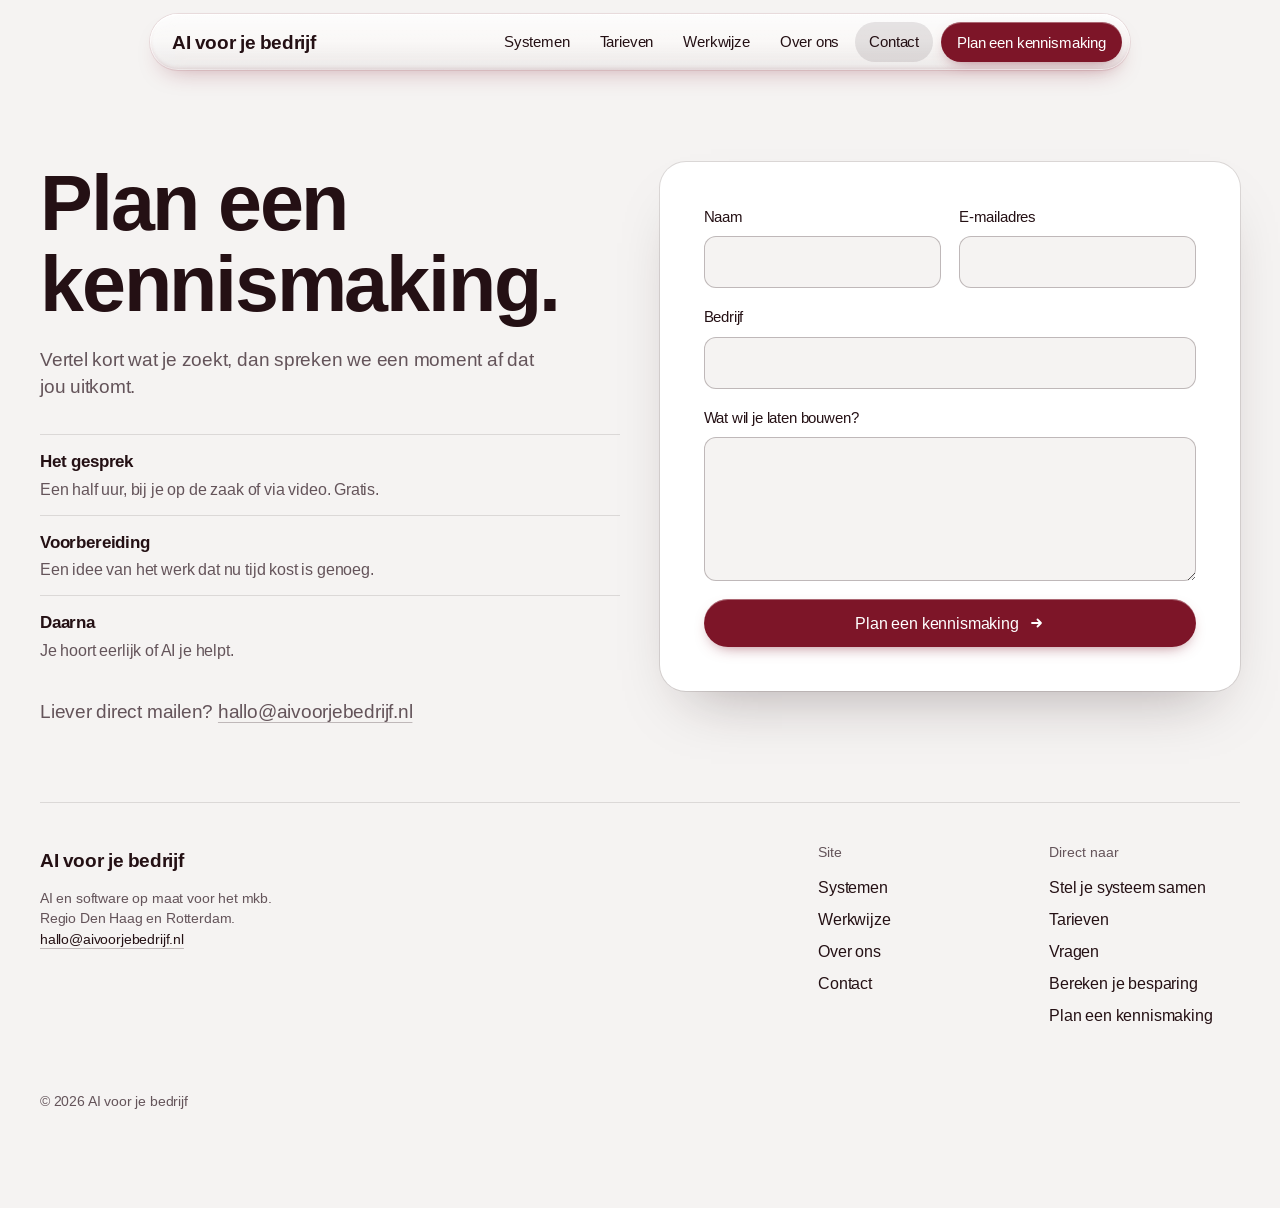
==== contact.html @ 1fab2154 "Nieuwe website: bordeaux-ontwerp met inhoud van de huidige site Nieuwe opmaak in systeemlettertype m" ====
<!doctype html>
<html lang="nl">
<head>
<meta charset="utf-8">
<meta name="viewport" content="width=device-width, initial-scale=1, viewport-fit=cover">
<title>Contact: plan een kennismaking | AI voor je bedrijf</title>
<meta name="description" content="Plan een kennismaking van 30 minuten, online of bij jou op de zaak, en hoor welk systeem en welk werk het meeste oplevert.">
<meta property="og:type" content="website">
<meta property="og:title" content="Contact: plan een kennismaking | AI voor je bedrijf">
<meta property="og:description" content="Plan een kennismaking van 30 minuten, online of bij jou op de zaak, en hoor welk systeem en welk werk het meeste oplevert.">
<meta name="theme-color" content="#f5f3f2">
<meta name="robots" content="noindex">
<meta property="og:site_name" content="AI voor je bedrijf">
<meta property="og:locale" content="nl_NL">
<meta property="og:image" content="https://aivoorjebedrijf.nl/og.png">
<meta name="twitter:card" content="summary_large_image">
<link rel="icon" href="favicon.svg" type="image/svg+xml">
<link rel="apple-touch-icon" href="apple-touch-icon.png">
<link rel="preconnect" href="https://fonts.googleapis.com">
<link rel="preconnect" href="https://fonts.gstatic.com" crossorigin>
<link href="https://fonts.googleapis.com/css2?family=Arimo:wght@400..700&display=swap" rel="stylesheet">
<link rel="stylesheet" href="css/site.css">
<script>document.documentElement.classList.add('js')</script>
<script src="js/site.js" defer></script>
</head>
<body data-page="contact">
<a class="skip" href="#inhoud">Naar de inhoud</a>
<header class="nav glass" data-lens>
  <a class="nav__logo" href="index.html">AI voor je bedrijf</a>
  <nav class="nav__links" id="menu" aria-label="Hoofdnavigatie"><a href="systemen.html">Systemen</a><a href="index.html#tarieven">Tarieven</a><a href="werkwijze.html">Werkwijze</a><a href="over-ons.html">Over ons</a><a href="contact.html" aria-current="page">Contact</a></nav>
  <a class="btn btn--primary btn--sm" href="contact.html"><span class="lg">Plan een kennismaking</span><span class="sm">Plan gesprek</span></a>
  <button class="nav__toggle" type="button" aria-expanded="false" aria-controls="menu" aria-label="Menu"><svg viewBox="0 0 20 20" aria-hidden="true"><path d="M3 6.5h14M3 13.5h14" stroke="currentColor" stroke-width="1.8" stroke-linecap="round"/></svg></button>
</header>

<main id="inhoud">
<section class="phero phero--form" aria-labelledby="hero-h">
  <div class="wrap contact">
    <div class="contact__text">
      <h1 class="display display--page" id="hero-h">Plan een kennis&shy;making.</h1>
      <p class="lead">Vertel kort wat je zoekt, dan spreken we een moment af dat jou uitkomt.</p>
      <ul class="facts">
        <li><b>Het gesprek</b><span>Een half uur, bij je op de zaak of via video. Gratis.</span></li>
        <li><b>Voorbereiding</b><span>Een idee van het werk dat nu tijd kost is genoeg.</span></li>
        <li><b>Daarna</b><span>Je hoort eerlijk of AI je helpt.</span></li>
      </ul>
      <p class="lead">Liever direct mailen? <a class="link" href="mailto:hallo@aivoorjebedrijf.nl">hallo@aivoorjebedrijf.nl</a></p>
    </div>
    <form class="form" id="contact-form" action="mailto:hallo@aivoorjebedrijf.nl" method="post" enctype="text/plain" novalidate>
      <div class="ff"><label for="f-name">Naam</label><input id="f-name" name="naam" type="text" autocomplete="name" required aria-describedby="f-name-err"><p class="ff__err" id="f-name-err" hidden>Vul je naam in.</p></div>
      <div class="ff"><label for="f-email">E-mailadres</label><input id="f-email" name="email" type="email" autocomplete="email" inputmode="email" required aria-describedby="f-email-err"><p class="ff__err" id="f-email-err" hidden>Vul een e-mailadres in met een @, zoals naam@voorbeeld.nl.</p></div>
      <div class="ff ff--full"><label for="f-company">Bedrijf</label><input id="f-company" name="bedrijf" type="text" autocomplete="organization" required aria-describedby="f-company-err"><p class="ff__err" id="f-company-err" hidden>Vul de naam van je bedrijf in.</p></div>
      <div class="ff ff--full"><label for="f-msg">Wat wil je laten bouwen?</label><textarea id="f-msg" name="vraag" rows="5" required aria-describedby="f-msg-err"></textarea><p class="ff__err" id="f-msg-err" hidden>Schrijf in een paar woorden wat je zoekt.</p></div>
      <div class="ff ff--full"><button class="btn btn--primary" type="submit">Plan een kennismaking<svg class="arr" viewBox="0 0 16 16" aria-hidden="true"><path d="M3 8h9M8.5 4.5 12 8l-3.5 3.5" fill="none" stroke="currentColor" stroke-width="1.8" stroke-linecap="round" stroke-linejoin="round"/></svg></button></div>
    </form>
  </div>
</section>
</main>

<footer class="wrap foot">
  <div class="foot__brand"><a class="nav__logo" href="index.html">AI voor je bedrijf</a><p class="small">AI en software op maat voor het mkb.<br>Regio Den Haag en Rotterdam.<br><a class="link" href="mailto:hallo@aivoorjebedrijf.nl">hallo@aivoorjebedrijf.nl</a></p></div>
  <div><h3>Site</h3><ul><li><a href="systemen.html">Systemen</a></li><li><a href="werkwijze.html">Werkwijze</a></li><li><a href="over-ons.html">Over ons</a></li><li><a href="contact.html">Contact</a></li></ul></div>
  <div><h3>Direct naar</h3><ul><li><a href="index.html#maatwerk">Stel je systeem samen</a></li><li><a href="index.html#tarieven">Tarieven</a></li><li><a href="index.html#vragen">Vragen</a></li><li><a href="index.html#besparing">Bereken je besparing</a></li><li><a href="contact.html">Plan een kennismaking</a></li></ul></div>
  <p class="legal">&copy; 2026 AI voor je bedrijf</p>
</footer>
</body>
</html>
---- css/site.css ----
/* AI voor je bedrijf — site styles (v3)
   Two brand colours: ink navy and orange, on a cool paper ground.
   Liquid glass is reserved for the control layer that floats over content: the nav, the idea bar and its dock. */

:root {
  --bg: #edf0f4; --surface: #e2e7ee; --paper: #ffffff;
  --ink: #10233f; --muted: #4b5a70; --line: rgb(var(--ink-rgb) / .13); --line-strong: rgb(var(--ink-rgb) / .28);
  --accent: #f2541b; --accent-press: #d9480f; --on-accent: #160a04;
  --navy: #10233f; --navy-2: #1a3152; --on-navy: #edf0f4; --on-navy-muted: #a9b6c8; --orange-on-navy: #ff8a55;
  --font-display: "Funnel Display", "Onest", system-ui, sans-serif;
  --font-text: "Onest", system-ui, -apple-system, "Segoe UI", sans-serif;
  --wrap: 1240px; --gutter: clamp(16px, 4vw, 40px);
  --r-sm: 10px; --r-md: 16px; --r-lg: 28px;
  --ease-out: cubic-bezier(.16, 1, .3, 1);
  --nav-h: 56px;
}

*, *::before, *::after { box-sizing: border-box; }
html { -webkit-text-size-adjust: 100%; scroll-padding-top: 96px; }
body { margin: 0; background: var(--bg); color: var(--ink); font: 400 17px/1.55 var(--font-text); -webkit-font-smoothing: antialiased; text-rendering: optimizeLegibility; overflow-x: clip; }
img, svg { display: block; max-width: 100%; }
a { color: inherit; text-decoration: none; }
button, input, textarea { font: inherit; color: inherit; }
h1, h2, h3, p, ul, ol, figure { margin: 0; }
ul, ol { padding: 0; list-style: none; }
:focus-visible { outline: 2px solid var(--ink); outline-offset: 3px; border-radius: 4px; }
.on-navy :focus-visible { outline-color: var(--on-navy); }
.sr-only { position: absolute; width: 1px; height: 1px; overflow: hidden; clip-path: inset(50%); white-space: nowrap; }
.skip { position: fixed; left: 16px; top: -80px; z-index: 100; background: var(--ink); color: var(--on-navy); padding: 12px 16px; border-radius: var(--r-sm); }
.skip:focus { top: 16px; }

.wrap { width: min(var(--wrap), 100% - 2 * var(--gutter)); margin-inline: auto; }

/* ---------- type ---------- */
.display { font: 600 clamp(54px, 9.6vw, 148px)/.9 var(--font-display); letter-spacing: -.045em; text-wrap: balance; }
h2, .h2 { font: 600 clamp(34px, 4.6vw, 64px)/1 var(--font-display); letter-spacing: -.035em; text-wrap: balance; }
h3, .h3 { font: 600 clamp(20px, 1.7vw, 24px)/1.2 var(--font-display); letter-spacing: -.02em; }
.lead { font-size: clamp(18px, 1.5vw, 21px); line-height: 1.5; color: var(--muted); max-width: 46ch; text-wrap: pretty; }
.small { font-size: 14px; line-height: 1.45; color: var(--muted); }
.kicker { font-size: 14px; font-weight: 500; color: var(--muted); }

/* ---------- buttons ---------- */
.btn { display: inline-flex; align-items: center; justify-content: center; gap: 10px; min-height: 48px; padding: 0 22px; border: 0; border-radius: var(--r-btn); font-weight: 600; font-size: 16px; line-height: 1; cursor: pointer; white-space: nowrap;
       transition: transform .18s var(--ease-out), background-color .18s ease, box-shadow .18s ease; touch-action: manipulation; }
.btn:active { transform: scale(.97); }
.btn--primary { background: var(--accent); color: var(--on-accent); box-shadow: inset 0 1px 0 rgb(255 255 255 / .35), 0 6px 16px -8px rgb(var(--accent-rgb) / .7); }
.btn--primary:hover { background: var(--accent-hover); }
.btn--ink { background: var(--ink); color: var(--on-navy); }
.btn--ink:hover { background: var(--navy-2); }
.btn--ghost { background: transparent; color: var(--ink); box-shadow: inset 0 0 0 1px var(--line-strong); }
.btn--ghost:hover { background: rgb(var(--ink-rgb) / .06); }
.on-navy .btn--ghost { color: var(--on-navy); box-shadow: inset 0 0 0 1px rgb(var(--on-band-rgb) / .4); }
.on-navy .btn--ghost:hover { background: rgb(var(--on-band-rgb) / .1); }
.btn--sm { min-height: 40px; padding: 0 16px; font-size: 15px; }
.btn .arr { width: 16px; height: 16px; flex: none; transition: transform .25s var(--ease-out); }
.btn:hover .arr { transform: translateX(3px); }
.link { font-weight: 500; text-decoration: underline; text-decoration-thickness: 1px; text-underline-offset: 4px; text-decoration-color: var(--line-strong); transition: text-decoration-color .2s; }
.link:hover { text-decoration-color: currentColor; }

/* ---------- liquid glass ----------
   Base: tint + blur + specular rim. In Chromium the script swaps the blur for a per-element refraction filter
   (html.lens). Without backdrop-filter, or when the visitor asks for less transparency, it is a solid surface. */
.glass { --glass-tint: var(--glass-rgb); color: var(--glass-fg); --glass-a: .28; position: relative; isolation: isolate; background: rgb(var(--glass-tint) / .92); border-radius: var(--r-glass);
  box-shadow: inset 0 0 0 1px rgb(255 255 255 / .5), 0 10px 30px -12px rgb(var(--shadow-rgb) / .35); }
@supports ((backdrop-filter: blur(1px)) or (-webkit-backdrop-filter: blur(1px))) {
  .glass { background: rgb(var(--glass-tint) / var(--glass-a));
    -webkit-backdrop-filter: blur(16px) saturate(175%); backdrop-filter: blur(16px) saturate(175%);
    box-shadow:
      inset 0 0 0 1px rgb(255 255 255 / .38),
      inset 0 1.5px 0 0 rgb(255 255 255 / .9),
      inset 0 -1px 0 0 rgb(255 255 255 / .3),
      inset 0 10px 14px -12px rgb(255 255 255 / .75),
      inset 0 -14px 16px -14px rgb(255 255 255 / .45),
      0 1px 2px rgb(var(--shadow-rgb) / .1),
      0 14px 34px -14px rgb(var(--shadow-rgb) / .4); }
  html.lens .glass[data-lens] { -webkit-backdrop-filter: var(--lens); backdrop-filter: var(--lens); }
}
/* over a dark ground the glass turns dark, the way a pane takes on what lies under it */
.glass { transition: background-color .35s ease, color .35s ease, box-shadow .35s ease; }
.glass.on-dark { --glass-tint: var(--glass2-rgb); color: var(--glass2-fg);
  box-shadow: inset 0 0 0 1px rgb(255 255 255 / .16), inset 0 1.5px 0 0 rgb(255 255 255 / .38), inset 0 -1px 0 0 rgb(255 255 255 / .1), 0 14px 34px -14px rgb(0 0 0 / .6); }
.glass.on-dark .nav__links a:hover { background: rgb(var(--on-band-rgb) / .12); }
.glass.on-dark .nav__links a[aria-current="page"] { background: rgb(var(--on-band-rgb) / .16); }
.glass.on-dark input::placeholder { color: rgb(var(--on-band-rgb) / .78); }
.glass.on-dark :focus-visible, .glass.on-dark:focus-within { outline-color: var(--on-navy); }
@media (prefers-reduced-transparency: reduce) {
  .glass, html.lens .glass[data-lens] { background: rgb(var(--glass-tint) / .96); -webkit-backdrop-filter: none; backdrop-filter: none; }
}

/* ---------- nav ---------- */
.nav { position: fixed; z-index: 60; top: 14px; left: 50%; translate: -50% 0; width: min(980px, 100% - 2 * var(--gutter)); height: var(--nav-h);
       display: flex; align-items: center; gap: 8px; padding: 0 8px 0 22px; --glass-a: .6; }
.nav__logo { font: 600 19px/1 var(--font-display); letter-spacing: -.02em; margin-right: auto; padding: 8px 0; }
.nav__logo b { font-weight: 600; color: var(--accent-text); }
.nav__links { display: flex; align-items: center; gap: 2px; }
.nav__links a { display: inline-flex; align-items: center; height: 40px; padding: 0 14px; border-radius: 999px; font-size: 15px; font-weight: 500; transition: background-color .18s; }
.nav__links a:hover { background: rgb(var(--ink-rgb) / .08); }
.nav__links a[aria-current="page"] { background: rgb(var(--ink-rgb) / .1); }
.nav__toggle { display: none; width: 44px; height: 44px; border: 0; border-radius: 50%; background: transparent; cursor: pointer; place-items: center; }
.nav__toggle svg { width: 20px; height: 20px; }
@media (max-width: 860px) {
  .nav { padding-left: 18px; }
  .nav__links { display: none; position: absolute; top: calc(100% + 10px); left: 0; right: 0; flex-direction: column; align-items: stretch; gap: 2px; padding: 10px;
                background: var(--paper); border-radius: 22px; box-shadow: 0 20px 50px -20px rgb(var(--shadow-rgb) / .5), inset 0 0 0 1px var(--line); }
  .nav__links a { height: 52px; font-size: 18px; padding: 0 16px; }
  .nav.is-open .nav__links { display: flex; }
  .nav__toggle { display: grid; }
  .nav .btn { display: none; }
  .nav.is-open .btn { display: inline-flex; position: absolute; top: calc(100% + 240px); left: 10px; right: 10px; }
}

/* ---------- system windows (demo screens, themed per fictional client) ---------- */
.win { --w-accent: var(--ui-1); --w-ink: #18212f; --w-bg: #ffffff; --w-side: #f4f5f7; --w-line: #e7e9ee; --w-mute: #667085;
       --w-tint: color-mix(in oklab, var(--w-accent) 13%, var(--w-bg)); --w-on: color-mix(in oklab, var(--w-accent) 72%, black);
       background: var(--w-bg); color: var(--w-ink); border-radius: var(--r-win); overflow: hidden; text-align: left;
       font: 400 12px/1.35 var(--font-text); letter-spacing: 0;
       box-shadow: 0 0 0 1px rgb(var(--shadow-rgb) / .09), 0 2px 4px rgb(var(--shadow-rgb) / .05), 0 24px 48px -20px rgb(var(--shadow-rgb) / .32); }
.win--green { --w-accent: #1f7a4d; } .win--blue { --w-accent: #2a5bd0; } .win--amber { --w-accent: #b86e00; } .win--teal { --w-accent: var(--ui-2); } .win--navy { --w-accent: var(--ui-3); }
.win--dark { --w-accent: #ff7a45; --w-ink: #e8edf4; --w-bg: #111925; --w-side: #0c131d; --w-line: #243044; --w-mute: #94a3b8; --w-on: #ffb596; }
.win__bar { display: flex; align-items: center; gap: 6px; height: 36px; padding: 0 12px; border-bottom: 1px solid var(--w-line); font-weight: 600; }
.win--bare .win__body { grid-template-columns: minmax(0, 1fr); } .win--bare .win__side { display: none; }
.win__bar em { margin-left: auto; font-style: normal; font-weight: 400; color: var(--w-mute); }
.win__body { display: grid; grid-template-columns: 116px minmax(0, 1fr); }
.win__side { background: var(--w-side); border-right: 1px solid var(--w-line); padding: 10px 8px; display: grid; gap: 2px; align-content: start; }
.win__side span { padding: 6px 8px; border-radius: 7px; color: var(--w-mute); white-space: nowrap; overflow: hidden; text-overflow: ellipsis; }
.win__side span.on { background: var(--w-tint); color: var(--w-on); font-weight: 600; }
.win__main { padding: 14px; display: grid; gap: 12px; align-content: start; min-width: 0; }
.win__h { display: flex; justify-content: space-between; align-items: center; gap: 8px; font-weight: 600; font-size: 13px; }
.win__btn { background: var(--w-accent); color: #fff; border-radius: 7px; padding: 5px 10px; font-size: 11px; font-weight: 600; white-space: nowrap; }
.win--dark .win__btn { color: #1a0d05; }
.kpis { display: grid; grid-template-columns: repeat(3, minmax(0, 1fr)); gap: 8px; }
.kpi { border: 1px solid var(--w-line); border-radius: 9px; padding: 10px; min-width: 0; }
.kpi small { display: block; color: var(--w-mute); font-size: 11px; white-space: nowrap; overflow: hidden; text-overflow: ellipsis; }
.kpi b { font-weight: 600; font-size: 17px; letter-spacing: -.02em; font-variant-numeric: tabular-nums; white-space: nowrap; }
.chip { display: inline-block; padding: 2px 8px; border-radius: 999px; font-size: 11px; font-weight: 500; background: color-mix(in oklab, var(--w-mute) 16%, var(--w-bg)); color: var(--w-mute); white-space: nowrap; }
.chip--ok { background: color-mix(in oklab, #1f7a4d 16%, var(--w-bg)); color: color-mix(in oklab, #1f7a4d 80%, var(--w-ink)); }
.chip--warn { background: color-mix(in oklab, #d98a00 20%, var(--w-bg)); color: color-mix(in oklab, #8a5600 80%, var(--w-ink)); }
.chip--accent { background: var(--w-tint); color: var(--w-on); }
.row { display: grid; grid-template-columns: var(--cols, minmax(0, 1fr) auto); gap: 8px; align-items: center; padding: 8px 0; border-top: 1px solid var(--w-line); }
.row > span { min-width: 0; white-space: nowrap; overflow: hidden; text-overflow: ellipsis; }
.row > span:last-child { text-align: right; overflow: visible; }
.row--head { border-top: 0; padding-top: 0; color: var(--w-mute); font-size: 11px; }
.num { font-variant-numeric: tabular-nums; }
.bars { display: grid; grid-template-columns: repeat(12, 1fr); gap: 6px; align-items: end; height: 120px; border: 1px solid var(--w-line); border-radius: 9px; padding: 12px; }
.bars i { display: block; height: var(--v); background: color-mix(in oklab, var(--w-accent) 28%, var(--w-bg)); border-radius: 3px 3px 0 0; transform-origin: bottom; }
.bars i.on { background: var(--w-accent); }
.cols3 { display: grid; grid-template-columns: repeat(3, minmax(0, 1fr)); gap: 8px; }
.col { background: var(--w-side); border-radius: 9px; padding: 8px; display: grid; gap: 6px; align-content: start; min-width: 0; }
.col > small { color: var(--w-mute); font-size: 11px; display: flex; justify-content: space-between; }
.card { background: var(--w-bg); border: 1px solid var(--w-line); border-radius: 7px; padding: 8px; display: grid; gap: 3px; min-width: 0; }
.card b { font-weight: 600; white-space: nowrap; overflow: hidden; text-overflow: ellipsis; } .card small { color: var(--w-mute); font-size: 11px; }
.cal { display: grid; grid-template-columns: 34px repeat(5, minmax(0, 1fr)); grid-auto-rows: 28px; gap: 4px; font-size: 11px; }
.cal > span { color: var(--w-mute); align-self: center; } .cal > b { font-weight: 600; text-align: center; align-self: center; }
.slot { border-radius: 6px; padding: 5px 6px; background: var(--w-tint); color: var(--w-on); overflow: hidden; white-space: nowrap; text-overflow: ellipsis; }
.slot--b { background: color-mix(in oklab, var(--w-accent) 82%, var(--w-bg)); color: #fff; }
.free { border: 1px dashed var(--w-line); border-radius: 6px; }
.track { display: grid; grid-template-columns: repeat(4, minmax(0, 1fr)); gap: 6px; }
.track span { padding-top: 8px; border-top: 3px solid var(--w-line); color: var(--w-mute); font-size: 11px; }
.track span.done { border-color: var(--w-accent); color: var(--w-ink); }

/* ---------- hero ---------- */
.hero { position: relative; min-height: max(100svh, 780px); padding-top: clamp(112px, 15vh, 148px); display: grid; grid-template-columns: minmax(0, 1fr); grid-template-rows: auto minmax(0, 1fr); overflow: clip; }
.hero__top { display: grid; grid-template-columns: minmax(0, 7fr) minmax(0, 4fr); column-gap: var(--gutter); align-items: end; }
.hero__copy { display: grid; gap: 22px; justify-items: start; padding-bottom: 10px; }
.hero__actions { display: flex; flex-wrap: wrap; gap: 10px; }
.stage { position: relative; min-width: 0; margin-top: clamp(28px, 5vh, 56px); display: flex; justify-content: center; align-items: flex-start; gap: 0; min-height: 360px; }
.stage .win { flex: none; width: 430px; margin-inline: -34px; transform: translateY(var(--y, 0px)); }
.stage .win:nth-child(1) { --y: 86px; z-index: 1; } .stage .win:nth-child(2) { --y: 40px; z-index: 2; }
.stage .win:nth-child(3) { --y: 0px; z-index: 3; width: 520px; } .stage .win:nth-child(4) { --y: 40px; z-index: 2; } .stage .win:nth-child(5) { --y: 86px; z-index: 1; }
html.js .stage .win { animation: rise .9s var(--ease-out) both; animation-delay: calc(var(--i, 0) * 70ms + 120ms); }
@keyframes rise { from { opacity: 0; transform: translateY(calc(var(--y, 0px) + 60px)); } }
html.js .bars i { animation: grow .9s var(--ease-out) both; animation-delay: calc(var(--i, 0) * 40ms + 600ms); }
@keyframes grow { from { transform: scaleY(0); } }

/* the idea bar: the one question the whole site asks */
.idea { display: flex; align-items: center; gap: 10px; height: 68px; padding: 0 10px 0 26px; }
.idea input { flex: 1; min-width: 0; height: 100%; border: 0; background: transparent; font-size: 18px; font-weight: 500; outline: none; }
.idea input::placeholder { color: color-mix(in oklab, var(--ink) 62%, transparent); opacity: 1; }
.idea:focus-within { outline: 2px solid var(--ink); outline-offset: 3px; }
.hero .idea { position: absolute; z-index: 10; left: 50%; bottom: clamp(28px, 7vh, 72px); translate: -50% 0; width: min(760px, 100% - 2 * var(--gutter)); --glass-a: .52; }
.dock { position: fixed; z-index: 55; left: 50%; bottom: 18px; translate: -50% 0; width: min(620px, 100% - 2 * var(--gutter)); height: 60px; --glass-a: .62;
        opacity: 0; visibility: hidden; transform: translateY(24px) scale(.96); transition: opacity .3s ease, transform .5s var(--ease-out), visibility 0s .5s; }
.dock.is-on { opacity: 1; visibility: visible; transform: none; transition: opacity .3s ease, transform .5s var(--ease-out), visibility 0s; }
.dock input { font-size: 16px; }

/* ---------- sections ---------- */
.sec { padding-block: clamp(80px, 11vw, 152px); }
.sec__head { display: grid; gap: 18px; max-width: 880px; margin-bottom: clamp(36px, 5vw, 64px); }
.sec__head--split { max-width: none; grid-template-columns: minmax(0, 7fr) minmax(0, 4fr); column-gap: var(--gutter); align-items: end; }
.sec--tight { padding-bottom: clamp(24px, 3vw, 40px); }
.band { background: var(--navy); color: var(--on-navy); }
.band .lead, .band .small, .band .kicker { color: var(--on-navy-muted); }

/* builder: toggle parts, watch the system take shape */
.build { display: grid; grid-template-columns: minmax(0, 5fr) minmax(0, 7fr); gap: var(--gutter); align-items: start; }
.parts { display: flex; flex-wrap: wrap; gap: 8px; }
.part { display: inline-flex; align-items: center; gap: 8px; min-height: 44px; padding: 0 16px 0 12px; border-radius: var(--r-btn); border: 0; cursor: pointer; font-weight: 500; font-size: 16px;
        background: transparent; box-shadow: inset 0 0 0 1px var(--line-strong); transition: background-color .18s, box-shadow .18s, color .18s, transform .18s var(--ease-out); }
.part::before { content: ""; width: 18px; height: 18px; border-radius: 50%; box-shadow: inset 0 0 0 1.5px var(--line-strong); transition: inherit;
                background: no-repeat center / 12px url("data:image/svg+xml,%3Csvg xmlns='http://www.w3.org/2000/svg' viewBox='0 0 12 12'%3E%3Cpath d='M2.5 6.2l2.3 2.3 4.7-5' fill='none' stroke='%23111111' stroke-width='1.8' stroke-linecap='round' stroke-linejoin='round'/%3E%3C/svg%3E"); }
.part:hover { background: rgb(var(--ink-rgb) / .06); }
.part:active { transform: scale(.97); }
.part[aria-pressed="true"] { background: var(--ink); color: var(--on-navy); box-shadow: none; }
.part[aria-pressed="true"]::before { background-color: var(--accent); box-shadow: none; }
.own { display: flex; gap: 8px; margin-top: 18px; max-width: 420px; }
.own input { flex: 1; min-width: 0; height: 48px; padding: 0 16px; border-radius: var(--r-btn); border: 0; background: var(--paper); box-shadow: inset 0 0 0 1px var(--line-strong); font-size: 16px; }
.own input:focus-visible { outline-offset: 2px; }
.build__note { margin-top: 28px; display: grid; gap: 16px; justify-items: start; }
.build__frame { background: var(--surface); border-radius: var(--r-lg); padding: clamp(16px, 3vw, 40px); min-height: 520px; display: grid; align-items: start; }
.tiles { display: grid; grid-template-columns: repeat(auto-fill, minmax(150px, 1fr)); gap: 10px; }
.tile { border: 1px solid var(--w-line); border-radius: 9px; padding: 10px; display: grid; gap: 8px; align-content: start; min-height: 112px; min-width: 0;
        transition: opacity .35s ease, transform .5s var(--ease-out); }
@starting-style { .tile { opacity: 0; transform: translateY(10px) scale(.96); } }
.tile b { font-weight: 600; white-space: nowrap; overflow: hidden; text-overflow: ellipsis; }
.sk { display: grid; gap: 5px; } .sk i { display: block; height: 6px; border-radius: 3px; background: var(--w-line); } .sk i:nth-child(2) { width: 72%; } .sk i:nth-child(3) { width: 48%; }
.sk--bars { grid-template-columns: repeat(6, 1fr); align-items: end; height: 34px; gap: 4px; } .sk--bars i { height: var(--v, 50%); width: auto !important; background: color-mix(in oklab, var(--w-accent) 30%, var(--w-bg)); border-radius: 2px 2px 0 0; } .sk--bars i:last-child { background: var(--w-accent); }
.sk--cal { grid-template-columns: repeat(5, 1fr); gap: 3px; } .sk--cal i { height: 12px; width: auto !important; border-radius: 3px; } .sk--cal i:nth-child(3n+1) { background: var(--w-tint); } .sk--cal i:nth-child(4n) { background: var(--w-accent); }
.sk--chat i { height: 14px; border-radius: 7px; width: 80% !important; } .sk--chat i:nth-child(2) { margin-left: auto; width: 64% !important; background: var(--w-tint); }

/* bento of examples */
.bento { display: grid; grid-template-columns: repeat(12, minmax(0, 1fr)); gap: clamp(12px, 1.4vw, 20px); }
.cell { position: relative; grid-column: span var(--span, 4); background: var(--surface); border-radius: var(--r-lg); padding: clamp(20px, 2.4vw, 32px) clamp(20px, 2.4vw, 32px) 0; display: grid; grid-template-rows: auto minmax(0, 1fr); gap: 24px; overflow: hidden; min-height: 420px;
        transition: background-color .3s; }
.cell__text { display: grid; gap: 8px; max-width: 44ch; }
.cell__text p { color: var(--muted); font-size: 16px; line-height: 1.45; }
.cell .win { align-self: start; border-bottom-left-radius: 0; border-bottom-right-radius: 0; transition: transform .6s var(--ease-out); }
.cell:hover .win { transform: translateY(-8px); }
.cell--wide .win { width: min(100%, 720px); }
.cell--ink { background: var(--navy); color: var(--on-navy); } .cell--ink .cell__text p { color: var(--on-navy-muted); }
.cell--ask { background: var(--accent); color: var(--on-accent); padding-bottom: clamp(20px, 2.4vw, 32px); grid-template-rows: 1fr auto; align-content: space-between; }
.cell--ask .cell__text { align-content: start; gap: 14px; }
.cell--ask .cell__text p { color: color-mix(in oklab, var(--on-accent) 86%, transparent); }
.cell--ask h3 { font-size: clamp(28px, 2.8vw, 40px); line-height: 1.02; letter-spacing: -.03em; }
.more { margin-top: clamp(28px, 4vw, 48px); display: grid; grid-template-columns: minmax(0, 3fr) minmax(0, 9fr); column-gap: var(--gutter); row-gap: 12px; align-items: baseline; padding-top: 24px; border-top: 1px solid var(--line); }
.more ul { display: flex; flex-wrap: wrap; gap: 6px 22px; font-size: 18px; font-weight: 500; }

/* savings calculator */
.calc { display: grid; grid-template-columns: minmax(0, 6fr) minmax(0, 6fr); gap: var(--gutter); align-items: stretch; }
.calc__form { display: grid; gap: 26px; align-content: start; margin-top: 8px; }
.field { display: grid; gap: 10px; }
.field__top { display: flex; justify-content: space-between; align-items: baseline; gap: 16px; font-size: 17px; }
.field__top output { font-weight: 600; font-variant-numeric: tabular-nums; white-space: nowrap; }
input[type="range"] { -webkit-appearance: none; appearance: none; width: 100%; height: 44px; margin: 0; background: transparent; cursor: pointer; --p: 50%; }
input[type="range"]::-webkit-slider-runnable-track { height: 6px; border-radius: 3px; background: linear-gradient(to right, var(--accent) var(--p), rgb(var(--on-band-rgb) / .22) var(--p)); }
input[type="range"]::-moz-range-track { height: 6px; border-radius: 3px; background: rgb(var(--on-band-rgb) / .22); }
input[type="range"]::-moz-range-progress { height: 6px; border-radius: 3px; background: var(--accent); }
input[type="range"]::-webkit-slider-thumb { -webkit-appearance: none; width: 26px; height: 26px; margin-top: -10px; border-radius: 50%; background: #fff; box-shadow: 0 0 0 1px rgb(var(--shadow-rgb) / .15), 0 4px 10px rgb(0 0 0 / .35); transition: transform .15s var(--ease-out); }
input[type="range"]::-moz-range-thumb { width: 26px; height: 26px; border: 0; border-radius: 50%; background: #fff; box-shadow: 0 0 0 1px rgb(var(--shadow-rgb) / .15), 0 4px 10px rgb(0 0 0 / .35); }
input[type="range"]:active::-webkit-slider-thumb { transform: scale(1.12); }
input[type="range"]:focus-visible { outline: 2px solid var(--on-navy); outline-offset: 2px; border-radius: 8px; }
.calc__out { background: var(--navy-2); border-radius: var(--r-lg); padding: clamp(24px, 3.4vw, 48px); display: grid; gap: 28px; align-content: space-between; box-shadow: inset 0 1px 0 rgb(255 255 255 / .08); }
.calc__big { font: 600 clamp(52px, 7.4vw, 116px)/.95 var(--font-display); letter-spacing: -.045em; color: var(--orange-on-navy); font-variant-numeric: tabular-nums; white-space: nowrap; }
.calc__mid { font: 600 clamp(24px, 2.6vw, 36px)/1.1 var(--font-display); letter-spacing: -.03em; font-variant-numeric: tabular-nums; }
.calc__out p { color: var(--on-navy-muted); }
.calc__out p.calc__mid { color: var(--on-navy); }
.calc__out p.calc__big { color: var(--orange-on-navy); }

/* way of working */
.steps { display: grid; grid-template-columns: repeat(4, minmax(0, 1fr)); gap: var(--gutter); position: relative; padding-top: 36px; }
.steps::before { content: ""; position: absolute; left: 0; right: 0; top: 5px; height: 2px; background: var(--line); }
.steps::after { content: ""; position: absolute; left: 0; right: 0; top: 5px; height: 2px; background: var(--accent-line); transform-origin: left; transform: scaleX(var(--prog, 1)); }
.step { position: relative; display: grid; gap: 10px; align-content: start; }
.step::before { content: ""; position: absolute; top: -36px; left: 0; width: 12px; height: 12px; border-radius: 50%; background: var(--bg); box-shadow: inset 0 0 0 2px var(--ink); z-index: 1; }
.step p { color: var(--muted); font-size: 16px; line-height: 1.5; max-width: 30ch; }

/* closing + footer */
.close { padding-block: clamp(88px, 12vw, 168px) clamp(56px, 7vw, 96px); }
.close h2 { font-size: clamp(44px, 8vw, 128px); line-height: .92; letter-spacing: -.045em; max-width: 12ch; }
.close__top { display: grid; grid-template-columns: minmax(0, 7fr) minmax(0, 4fr); gap: var(--gutter); align-items: end; }
.egs { display: grid; gap: 10px; padding-bottom: 10px; }
.eg { display: flex; align-items: center; justify-content: space-between; gap: 12px; width: 100%; min-height: 48px; padding: 10px 0; border: 0; border-top: 1px solid var(--line); background: none; text-align: left; font-size: 18px; font-weight: 500; cursor: pointer; transition: color .2s, padding-left .35s var(--ease-out); }
.eg::after { content: ""; flex: none; width: 16px; height: 16px; opacity: 0; transform: translateX(-6px); transition: opacity .2s, transform .35s var(--ease-out); background: currentColor;
  -webkit-mask: url("data:image/svg+xml,%3Csvg xmlns='http://www.w3.org/2000/svg' viewBox='0 0 16 16'%3E%3Cpath d='M3 8h9M8.5 4.5 12 8l-3.5 3.5' fill='none' stroke='%23000' stroke-width='1.8' stroke-linecap='round' stroke-linejoin='round'/%3E%3C/svg%3E") center / contain no-repeat; mask: url("data:image/svg+xml,%3Csvg xmlns='http://www.w3.org/2000/svg' viewBox='0 0 16 16'%3E%3Cpath d='M3 8h9M8.5 4.5 12 8l-3.5 3.5' fill='none' stroke='%23000' stroke-width='1.8' stroke-linecap='round' stroke-linejoin='round'/%3E%3C/svg%3E") center / contain no-repeat; }
.eg:hover, .eg:focus-visible { color: var(--accent-text); padding-left: 8px; }
.eg:hover::after, .eg:focus-visible::after { opacity: 1; transform: none; }
.egs li:last-child .eg { border-bottom: 1px solid var(--line); }
.close__row { margin-top: clamp(32px, 5vw, 64px); display: grid; grid-template-columns: minmax(0, 7fr) minmax(0, 4fr); gap: var(--gutter); align-items: center; }
.close .idea { background: var(--paper); border-radius: var(--r-glass); box-shadow: inset 0 0 0 1px var(--line-strong), 0 16px 40px -20px rgb(var(--shadow-rgb) / .4); }
.foot { padding-block: 40px 120px; border-top: 1px solid var(--line); display: grid; grid-template-columns: minmax(0, 5fr) repeat(2, minmax(0, 3fr)); gap: var(--gutter); font-size: 16px; }
.foot h3 { font: 500 14px/1.4 var(--font-text); letter-spacing: 0; color: var(--muted); margin-bottom: 12px; }
.foot li + li { margin-top: 8px; }
.foot a:hover { text-decoration: underline; text-underline-offset: 4px; }
.foot__brand { display: grid; gap: 10px; align-content: start; }
.legal { grid-column: 1 / -1; margin-top: 24px; font-size: 14px; color: var(--muted); }

/* ---------- inner pages ---------- */
.phero { padding-top: clamp(132px, 18vh, 176px); padding-bottom: clamp(40px, 6vw, 80px); }
.display--page { font-size: clamp(46px, 7.4vw, 112px); line-height: .94; }
.sec--top0 { padding-top: 0; }
.feat { padding-block: clamp(24px, 3.6vw, 52px); }
.feat__grid { display: grid; grid-template-columns: minmax(0, 5fr) minmax(0, 7fr); gap: var(--gutter); align-items: center; }
.feat:nth-of-type(odd) .feat__grid { grid-template-columns: minmax(0, 7fr) minmax(0, 5fr); }
.feat:nth-of-type(odd) .feat__text { order: 2; }
.feat__text { display: grid; gap: 16px; align-content: center; }
.feat__text h2 { font-size: clamp(32px, 3.6vw, 52px); }
.feat__frame { background: var(--surface); border-radius: var(--r-lg); padding: clamp(18px, 3.2vw, 48px); }
.feat__frame--ink { background: var(--navy); }
.bul { margin-top: 8px; }
.bul li, .facts li { display: grid; gap: 2px; padding: 14px 0; border-top: 1px solid var(--line); }
.bul b, .facts b { font-weight: 600; }
.bul span, .facts span { color: var(--muted); font-size: 16px; }
.askband { background: var(--accent); color: var(--on-accent); border-radius: var(--r-lg); padding: clamp(28px, 5vw, 72px); display: grid; grid-template-columns: minmax(0, 6fr) minmax(0, 5fr); gap: var(--gutter); align-items: start; }
.askband > div { display: grid; gap: 20px; justify-items: start; }
.askband p { font-size: 19px; line-height: 1.5; max-width: 44ch; }
.askband ul { display: grid; grid-template-columns: repeat(2, minmax(0, 1fr)); gap: 0 24px; font-weight: 500; }
.askband li { padding: 11px 0; border-top: 1px solid rgb(var(--on-accent-rgb) / .24); }
.rowlist__row { display: grid; grid-template-columns: minmax(0, 4fr) minmax(0, 2fr) minmax(0, 6fr); gap: var(--gutter); align-items: baseline; padding: clamp(22px, 3vw, 36px) 0; border-top: 1px solid var(--line); }
.rowlist__row:last-child { border-bottom: 1px solid var(--line); }
.h3x { font: 600 clamp(24px, 2.6vw, 36px)/1.1 var(--font-display); letter-spacing: -.03em; }
.rowlist__tag { color: var(--muted); font-size: 16px; font-weight: 500; }
.rowlist .lead { max-width: 52ch; }
.trio { display: grid; grid-template-columns: repeat(3, minmax(0, 1fr)); gap: var(--gutter); }
.trio li { display: grid; gap: 8px; padding-top: 20px; border-top: 1px solid rgb(var(--on-band-rgb) / .25); }
.trio p { color: var(--on-navy-muted); }
.team { display: grid; grid-template-columns: repeat(3, minmax(0, 1fr)); gap: var(--gutter); }
.team__slot { border: 1px dashed var(--line-strong); border-radius: var(--r-lg); padding: 28px; min-height: 340px; display: grid; gap: 4px; align-content: end; }
.team__slot b { font: 600 24px/1.15 var(--font-display); letter-spacing: -.02em; }
.team__slot span { color: var(--muted); }
.contact { display: grid; grid-template-columns: minmax(0, 6fr) minmax(0, 6fr); gap: var(--gutter); align-items: start; }
.contact__text { display: grid; gap: 22px; }
.facts { margin-top: 12px; }
.form { background: var(--paper); border-radius: var(--r-lg); padding: clamp(22px, 3.4vw, 44px); display: grid; grid-template-columns: repeat(2, minmax(0, 1fr)); gap: 18px; box-shadow: 0 0 0 1px var(--line), 0 30px 60px -30px rgb(var(--shadow-rgb) / .35); }
.ff { display: grid; gap: 8px; align-content: start; }
.ff--full { grid-column: 1 / -1; }
.ff label { font-size: 15px; font-weight: 500; }
.ff input, .ff textarea { width: 100%; min-height: 52px; padding: 12px 16px; border: 0; border-radius: 12px; background: var(--bg); box-shadow: inset 0 0 0 1px var(--line-strong); font-size: 16px; transition: box-shadow .15s; }
.ff textarea { min-height: 132px; resize: vertical; line-height: 1.5; }
.ff input:focus-visible, .ff textarea:focus-visible { outline: 0; box-shadow: inset 0 0 0 2px var(--ink); }
.ff [aria-invalid="true"] { box-shadow: inset 0 0 0 2px #b42318; }
.ff__err { color: #b42318; font-size: 14px; font-weight: 500; }
@media (max-width: 1023px) {
  .feat__grid, .feat:nth-of-type(odd) .feat__grid, .askband, .contact { grid-template-columns: minmax(0, 1fr); }
  .feat:nth-of-type(odd) .feat__text { order: 0; }
  .rowlist__row { grid-template-columns: minmax(0, 1fr); gap: 8px; }
  .trio, .team { grid-template-columns: minmax(0, 1fr); }
  .team__slot { min-height: 160px; }
}
@media (max-width: 639px) { .form { grid-template-columns: minmax(0, 1fr); } .askband ul { grid-template-columns: minmax(0, 1fr); } }

/* ---------- motion that follows the scroll (only where the browser can, and only if the visitor allows motion) ---------- */
@media (prefers-reduced-motion: no-preference) {
  @supports (animation-timeline: view()) {
    .stage { animation: drift linear both; animation-timeline: scroll(root); animation-range: 0 100vh; }
    @keyframes drift { to { translate: 0 -70px; } }
    .steps::after { animation: prog linear both; animation-timeline: view(); animation-range: entry 20% cover 55%; }
    @keyframes prog { from { transform: scaleX(0); } to { transform: scaleX(1); } }
  }
}
@view-transition { navigation: auto; }
@media (prefers-reduced-motion: reduce) {
  *, *::before, *::after { animation: none !important; transition-duration: .01ms !important; }
}

/* ---------- small screens ---------- */
@media (max-width: 1023px) {
  .hero__top, .sec__head--split, .build, .calc, .close__row, .close__top { grid-template-columns: minmax(0, 1fr); row-gap: 28px; }
  .stage .win { width: 360px; margin-inline: -28px; } .stage .win:nth-child(3) { width: 420px; }
  .cell { --span: 6 !important; } .cell--wide, .cell--ask { --span: 12 !important; }
  .steps { grid-template-columns: repeat(2, minmax(0, 1fr)); row-gap: 56px; } .steps::before, .steps::after { display: none; } .step::before { top: -24px; } .steps { padding-top: 24px; }
  .more { grid-template-columns: minmax(0, 1fr); }
  .foot { grid-template-columns: repeat(2, minmax(0, 1fr)); } .foot__brand { grid-column: 1 / -1; }
}
@media (max-width: 639px) {
  body { font-size: 16px; }
  .hero { min-height: 0; padding-bottom: 0; }
  .hero .idea { position: relative; left: auto; bottom: auto; translate: none; width: 100%; margin-top: 28px; }
  .hero__actions .btn { flex: 1 1 100%; }
  .idea { height: 60px; padding-left: 20px; } .idea input { font-size: 16px; } .idea .btn span { display: none; } .idea .btn { padding: 0; width: 44px; min-height: 44px; }
  .stage { min-height: 300px; margin-top: 28px; } .stage .win { width: 300px; margin-inline: -120px; } .stage .win:nth-child(3) { width: 330px; }
  .win__body { grid-template-columns: minmax(0, 1fr); } .win__side { display: none; }
  .cell { --span: 12 !important; min-height: 0; }
  .steps { grid-template-columns: minmax(0, 1fr); }
  .foot { grid-template-columns: minmax(0, 1fr); padding-bottom: 110px; }
  .build__frame { min-height: 0; }
  .slot { font-size: 0; min-height: 20px; }
}
/* ===== round 2 ===== */

/* ---------- glass, crafted: a lit rim, a darker foot, more of the backdrop coming through ---------- */
@supports ((backdrop-filter: blur(1px)) or (-webkit-backdrop-filter: blur(1px))) {
  .glass { -webkit-backdrop-filter: blur(14px) saturate(185%); backdrop-filter: blur(14px) saturate(185%);
    box-shadow: inset 0 1px 0 0 rgb(255 255 255 / .55), inset 0 12px 16px -14px rgb(255 255 255 / .85), inset 0 -16px 18px -16px rgb(255 255 255 / .5),
      inset 0 -1.5px 3px -1px rgb(var(--shadow-rgb) / .22), 0 1px 2px rgb(var(--shadow-rgb) / .12), 0 18px 40px -16px rgb(var(--shadow-rgb) / .45); }
  .glass::before { content: ""; position: absolute; inset: 0; z-index: 2; border-radius: inherit; padding: 1.4px; pointer-events: none;
    background: linear-gradient(165deg, rgb(255 255 255 / .98) 0%, rgb(255 255 255 / .3) 26%, rgb(255 255 255 / .06) 55%, rgb(255 255 255 / .6) 100%);
    -webkit-mask: linear-gradient(#000 0 0) content-box, linear-gradient(#000 0 0); -webkit-mask-composite: xor;
    mask: linear-gradient(#000 0 0) content-box exclude, linear-gradient(#000 0 0); }
  .glass.on-dark { box-shadow: inset 0 1px 0 0 rgb(255 255 255 / .22), inset 0 12px 16px -14px rgb(255 255 255 / .28), inset 0 -1.5px 3px -1px rgb(0 0 0 / .4), 0 18px 40px -16px rgb(0 0 0 / .65); }
  .glass.on-dark::before { opacity: .55; }
}
@media (prefers-reduced-transparency: reduce) { .glass::before { display: none; } }
.nav { --glass-a: .46; }
.dock { --glass-a: .48; }
.nav.on-accent .btn--primary { background: var(--ink); color: var(--on-navy); box-shadow: none; }

/* ---------- hero: a wall of systems, the idea bar lying across it ---------- */
.hero { min-height: 0; display: block; padding-bottom: 0; }
.hero__copy .link { font-size: 17px; }
.wall { position: relative; margin-top: clamp(32px, 5vh, 60px); display: grid; grid-template-columns: minmax(0, 1fr); gap: 18px; padding-bottom: 8px; }
.close { padding-top: clamp(64px, 8vw, 112px); }
.wall__row { display: flex; gap: 18px; width: max-content; }
.wall__row .win { flex: none; width: 404px; height: 292px; }
.wall__row--a { transform: translateX(-120px); }
.wall__row--b { transform: translateX(-330px); }
.wall__bar { position: absolute; z-index: 5; left: 0; right: 0; top: 301px; translate: 0 -50%; display: flex; justify-content: center; padding-inline: var(--gutter); }
.hero .idea { position: relative; left: auto; bottom: auto; translate: none; width: min(820px, 100%); height: 76px; padding-left: 30px; --glass-a: .3; }
.hero .idea input { font-size: 19px; }
html.js .wall { animation: wall-in 1s var(--ease-out) both .1s; }
@keyframes wall-in { from { opacity: 0; translate: 0 48px; } }
@media (prefers-reduced-motion: no-preference) {
  @supports (animation-timeline: scroll()) {
    .wall__row--a { animation: wall-a linear both; animation-timeline: scroll(root); animation-range: 0 130vh; }
    .wall__row--b { animation: wall-b linear both; animation-timeline: scroll(root); animation-range: 0 130vh; }
    @keyframes wall-a { to { transform: translateX(-330px); } }
    @keyframes wall-b { to { transform: translateX(-130px); } }
  }
}

/* ---------- more window parts ---------- */
.win--dark { --w-accent: var(--orange-on-navy); --w-ink: var(--on-navy); --w-bg: var(--navy-2); --w-side: var(--navy-3); --w-line: var(--band-line); --w-mute: var(--on-navy-muted); --w-on: var(--orange-on-navy);
             box-shadow: 0 0 0 1px rgb(255 255 255 / .09), 0 24px 48px -20px rgb(0 0 0 / .55); }
.win--dark .bars i { background: var(--band-bar); } .win--dark .bars i.on { background: var(--orange-on-navy); }
.plan { display: grid; grid-template-columns: 44px repeat(8, minmax(0, 1fr)); gap: 6px 3px; align-items: center; font-size: 11px; }
.plan > b { font-weight: 500; color: var(--w-mute); } .plan > span { grid-column: 1; color: var(--w-mute); }
.job { grid-column: var(--a) / var(--b); border-radius: 6px; padding: 6px 7px; background: var(--w-tint); color: var(--w-on); white-space: nowrap; overflow: hidden; }
.job--b { background: color-mix(in oklab, var(--w-accent) 84%, var(--w-bg)); color: #fff; }
.meter { display: block; position: relative; height: 6px; border-radius: 3px; background: var(--w-line); overflow: hidden; }
.meter::after { content: ""; position: absolute; inset: 0 auto 0 0; width: var(--v); border-radius: 3px; background: var(--w-accent); }
.ticks { display: grid; gap: 9px; } .tickrow { display: flex; align-items: center; gap: 9px; }
.tick { flex: none; width: 15px; height: 15px; border-radius: 4px; box-shadow: inset 0 0 0 1.5px var(--w-line); }
.tick.on { box-shadow: none; background: var(--w-accent) url("data:image/svg+xml,%3Csvg xmlns='http://www.w3.org/2000/svg' viewBox='0 0 12 12'%3E%3Cpath d='M2.5 6.2l2.3 2.3 4.7-5' fill='none' stroke='%23fff' stroke-width='1.8' stroke-linecap='round' stroke-linejoin='round'/%3E%3C/svg%3E") center / 10px no-repeat; }
.sign { border: 1px dashed var(--w-line); border-radius: 8px; height: 58px; padding: 8px 10px; } .sign small { color: var(--w-mute); font-size: 11px; }
.msgs { display: grid; gap: 8px; justify-items: start; }
.msg { margin: 0; padding: 8px 11px; border-radius: 12px 12px 12px 4px; background: var(--w-side); max-width: 90%; }
.msg--me { justify-self: end; border-radius: 12px 12px 4px 12px; background: var(--w-tint); color: var(--w-on); }
.msg__acts { display: flex; gap: 6px; }

/* ---------- builder: one column of choices, the system beside it ---------- */
.build { align-items: start; }
.build__left { display: grid; gap: 22px; justify-items: start; }
.build__left h2 { font-size: clamp(28px, 2.9vw, 42px); }
.build__left .own { margin-top: 0; width: 100%; }
.build__note { margin-top: 4px; gap: 12px; }
.build__frame { position: sticky; top: 96px; min-height: 0; padding: clamp(16px, 2.6vw, 36px); }
.tiles { grid-template-columns: repeat(3, minmax(0, 1fr)); gap: 10px; }
.tile { min-height: 132px; align-content: start; }
.tile small { color: var(--w-mute); font-size: 11px; }
.mini div { display: flex; justify-content: space-between; gap: 8px; padding: 5px 0; border-top: 1px solid var(--w-line); font-size: 11px; white-space: nowrap; }
.mini div:first-child { border-top: 0; padding-top: 0; } .mini span:first-child { overflow: hidden; text-overflow: ellipsis; } .mini span:last-child { color: var(--w-mute); }
.tile .msg { font-size: 11px; padding: 6px 9px; }
.sk--bars { height: 44px; }

/* ---------- bento: not every tile the same ---------- */
.cell--paper { background: var(--paper); box-shadow: inset 0 0 0 1px var(--line); }
.cell--flip { padding: 0 clamp(20px, 2.4vw, 32px) clamp(20px, 2.4vw, 32px); grid-template-rows: minmax(0, 1fr) auto; }
.cell--flip .win { border-radius: 0 0 14px 14px; align-self: start; }
.cell--flip:hover .win { transform: translateY(8px); }
.cell--ask { grid-template-rows: auto 1fr auto; }
.asks { align-self: center; font-weight: 500; font-size: 17px; }
.asks li { padding: 11px 0; border-top: 1px solid rgb(var(--on-accent-rgb) / .26); } .asks li:last-child { border-bottom: 1px solid rgb(var(--on-accent-rgb) / .26); }

/* ---------- calculator: heading and sliders left, the result beside both ---------- */
.calc { grid-template-areas: "head out" "form out"; row-gap: 36px; align-items: start; }
.calc__head { grid-area: head; display: grid; gap: 18px; }
.calc__form { grid-area: form; margin-top: 0; }
.calc__out { grid-area: out; align-self: stretch; }

/* ---------- steps: numbered, each with its result ---------- */
.steps { padding-top: 0; }
.steps::before, .steps::after { top: 15px; }
.step { padding-top: 54px; }
.step::before { display: none; }
.step__n { position: absolute; z-index: 1; top: 0; left: 0; width: 32px; height: 32px; border-radius: 50%; display: grid; place-items: center; background: var(--ink); color: var(--on-navy);
           font: 600 15px/1 var(--font-display); box-shadow: 0 0 0 8px var(--bg); }
.step .step__res { margin-top: 6px; padding-top: 12px; border-top: 1px solid var(--line); font-size: 15px; color: var(--ink); }
.step__res b { display: block; font-weight: 500; font-size: 13px; color: var(--muted); }

/* ---------- the dock gives way ---------- */
.dock { transition: opacity .3s ease, transform .5s var(--ease-out), visibility 0s .5s, width .4s var(--ease-out); }
.dock.is-on.is-mini { opacity: 0; visibility: hidden; transform: translateY(18px) scale(.97); transition: opacity .25s ease, transform .4s var(--ease-out), visibility 0s .4s; }
.foot { padding-bottom: 96px; }
.nav .btn .sm { display: none; }
.wall .slot { font-size: 0; min-height: 22px; }

@media (max-width: 1023px) {
  .wall__row .win { width: 340px; height: 270px; } .wall__bar { top: 279px; }
  .build__frame { position: static; }
  .calc { grid-template-areas: "head" "out" "form"; }
  .calc__out { position: sticky; top: 82px; z-index: 5; padding: 18px 20px; gap: 6px; box-shadow: 0 16px 30px -18px rgb(0 0 0 / .7), inset 0 1px 0 rgb(255 255 255 / .08); }
  .calc__out .small { display: none; } .calc__big { font-size: 44px; } .calc__mid { font-size: 20px; }
  .steps { padding-top: 0; row-gap: 40px; }
}
@media (max-width: 639px) {
  .wall { margin-top: 24px; }
  .wall__bar { position: static; translate: none; order: -1; padding-inline: var(--gutter); margin-bottom: 6px; }
  .hero .idea { height: 60px; padding-left: 20px; background: var(--paper); -webkit-backdrop-filter: none; backdrop-filter: none; box-shadow: inset 0 0 0 1px var(--line-strong), 0 16px 40px -20px rgb(var(--shadow-rgb) / .4); }
  .hero .idea::before { display: none; } .hero .idea input { font-size: 16px; }
  .wall__row .win { width: 300px; height: 252px; } .wall__row--a { transform: translateX(-60px); } .wall__row--b { transform: translateX(-210px); }
  .wall__row .win__body { grid-template-columns: minmax(0, 1fr); } .cols3 { grid-template-columns: repeat(2, minmax(0, 1fr)); } .cols3 .col:nth-child(3) { display: none; }
  .tiles { grid-template-columns: repeat(2, minmax(0, 1fr)); } .tile { min-height: 112px; }
  .steps::before { display: block; left: 15px; right: auto; top: 0; bottom: 0; width: 2px; height: auto; }
  .step { padding: 0 0 0 52px; }
  .dock { display: none; }
}
@media (max-width: 860px) {
  .nav { gap: 6px; padding-left: 16px; }
  .nav .btn, .nav.is-open .btn { display: inline-flex; position: static; }
  .nav .btn .lg { display: none; } .nav .btn .sm { display: inline; }
  .nav__logo { font-size: 17px; }
}
/* ===== round 3 ===== */
:root { --r-lg: 22px; }
section[id] { scroll-margin-top: 96px; }

/* glass on a flat ground: less fill and a volume of its own, so it never reads as a white pill */
.nav { --glass-a: .34; }
.dock { --glass-a: .38; }
.glass::after { content: ""; position: absolute; inset: 0; z-index: -1; border-radius: inherit; pointer-events: none;
  background: linear-gradient(180deg, rgb(255 255 255 / .6) 0%, rgb(255 255 255 / 0) 48%, rgb(var(--ink-rgb) / .07) 100%); }
.glass.on-dark::after { background: linear-gradient(180deg, rgb(255 255 255 / .16), rgb(255 255 255 / 0) 52%); }
.glass.on-seam { --glass-a: .82; }
.idea input::placeholder { color: color-mix(in oklab, var(--ink) 80%, transparent); }
.glass.on-dark input::placeholder { color: rgb(var(--on-band-rgb) / .82); }

/* hero: the bar lies in the gutter between the two rows, its rim on both */
.wall { gap: 52px; }
.wall__bar { top: 318px; }
.hero .idea { --glass-a: .4; }
.wall .kpi { padding: 8px; } .wall .kpi b { font-size: 15px; }

/* builder: the preview fills its frame */
.build__left { gap: 20px; }
.build__frame { position: static; }
#build-win { font-size: 13px; }
.tiles { grid-template-columns: repeat(2, minmax(0, 1fr)); gap: 12px; }
.tile { min-height: 148px; padding: 14px; gap: 10px; }
.tile[data-id="ai"] { grid-column: 1 / -1; min-height: 0; }
.mini div { font-size: 12px; padding: 6px 0; }
.tile .msg, .tile small { font-size: 12px; }
.sk--bars { height: 56px; } .sk--cal i { height: 16px; }

/* calculator: the card is as tall as what it says, with now against later */
.cmp { display: grid; gap: 10px; }
.cmp__row { display: grid; grid-template-columns: 52px minmax(0, 1fr) 84px; gap: 12px; align-items: center; font-size: 15px; color: var(--on-navy-muted); }
.cmp__bar { height: 10px; border-radius: 5px; background: rgb(var(--on-band-rgb) / .12); overflow: hidden; }
.cmp__bar i { display: block; height: 100%; border-radius: 5px; background: var(--on-navy-muted); transition: width .35s var(--ease-out); }
.cmp__row--na i { background: var(--orange-on-navy); }
.cmp__row b { font-weight: 600; color: var(--on-navy); font-variant-numeric: tabular-nums; }
.cmp__row span:last-child { text-align: right; }
.calc__out { gap: 26px; }
.calc__out .btn { justify-self: start; }
.calc__out .calc__mid { margin-top: 10px; }

@media (min-width: 1024px) {
  .calc__out { align-self: start; position: sticky; top: 110px; }
  .steps::before, .steps::after { right: calc((100% - 3 * var(--gutter)) / 4 - 16px); }
  .foot { grid-template-columns: minmax(0, 7fr) minmax(0, 2fr) minmax(0, 2fr); }
}
@media (max-width: 1023px) {
  .wall__bar { top: 296px; }
  .calc__out .cmp, .calc__out .btn { display: none; }
}
@media (max-width: 639px) {
  .wall { gap: 14px; }
  .wall__bar { position: relative; z-index: 5; margin-bottom: -40px; }
  .hero .idea { background: rgb(var(--glass-rgb) / .68); -webkit-backdrop-filter: blur(14px) saturate(185%); backdrop-filter: blur(14px) saturate(185%);
    box-shadow: inset 0 1px 0 rgb(255 255 255 / .7), inset 0 -1.5px 3px -1px rgb(var(--shadow-rgb) / .22), 0 18px 40px -16px rgb(var(--shadow-rgb) / .45); }
  .hero .idea::before { display: block; }
  .tiles { grid-template-columns: repeat(2, minmax(0, 1fr)); } .tile { min-height: 124px; padding: 10px; }
}



.display { font-family: var(--font-display); font-weight: var(--display-w); letter-spacing: var(--display-ls); line-height: var(--display-lh); font-stretch: var(--display-st); text-transform: var(--display-tt); font-size: var(--display-size); }
.display.display--page { font-size: var(--display-size-page); }
h2, .h2, h3, .h3, .h3x, .calc__big, .calc__mid, .nav__logo, .step__n, .team__slot b { font-weight: var(--display-w); font-stretch: var(--display-st); letter-spacing: var(--head-ls); }
h2, .h2 { text-transform: var(--display-tt); }
.close h2 { font-size: var(--close-size); letter-spacing: var(--display-ls); }
.calc__big { letter-spacing: var(--display-ls); }
.glass::after { background: linear-gradient(180deg, rgb(255 255 255 / var(--glass-sheen)) 0%, rgb(255 255 255 / 0) 48%, rgb(var(--shadow-rgb) / .07) 100%); }
.glass::before { opacity: var(--glass-rim); }
.win__btn, .slot--b, .job--b { color: var(--ui-on, #fff); }
.bars i.on, .sk--bars i:last-child, .sk--cal i:nth-child(4n) { background: var(--pop, var(--w-accent)); }
.chip--accent { background: var(--pop-tint, var(--w-tint)); color: var(--pop-ink, var(--w-on)); }



















/* ===== round 4 ===== */
.nav { --glass-a: .5; }
.dock { --glass-a: .52; }


@media (max-width: 639px) { .wall__bar { top: auto; } }
/* ===== round 5 ===== */
.sec--flush { padding-bottom: 0; }
.sec--top0 { padding-top: clamp(40px, 5vw, 72px); }

/* windows in the wall fill their height; chat and form windows have no sidebar, so not every window is one template */
.wall__row .win { display: flex; flex-direction: column; }
.wall__row .win__body { flex: 1; min-height: 0; }
.wall__row .win--bare .win__main { padding: 16px 18px; }

/* a chip shows its check only when it is on */
.part::before { background: none; }
.part[aria-pressed="true"]::before { background: var(--accent) url("data:image/svg+xml,%3Csvg xmlns='http://www.w3.org/2000/svg' viewBox='0 0 12 12'%3E%3Cpath d='M2.5 6.2l2.3 2.3 4.7-5' fill='none' stroke='%23111111' stroke-width='1.8' stroke-linecap='round' stroke-linejoin='round'/%3E%3C/svg%3E") center / 12px no-repeat; }
.build { align-items: center; }
.cell--ask h3 { text-wrap: balance; }
.calc__cta { display: none; grid-area: cta; justify-self: start; }
@supports ((backdrop-filter: blur(1px)) or (-webkit-backdrop-filter: blur(1px))) {
  .glass:not(.on-dark) { box-shadow: 0 0 0 1px rgb(var(--shadow-rgb) / .1), inset 0 1px 0 0 rgb(255 255 255 / .95), inset 0 12px 16px -14px rgb(255 255 255 / .85),
    inset 0 -14px 16px -14px rgb(255 255 255 / .45), inset 0 -2px 4px -1px rgb(var(--shadow-rgb) / .3), 0 18px 40px -16px rgb(var(--shadow-rgb) / .45); }
}

@media (max-width: 1023px) {
  .calc { grid-template-areas: "head" "out" "form" "cta"; }
  .calc__cta { display: inline-flex; }
}
@media (max-width: 639px) {
  .sec { padding-block: 104px 80px; }
  .sec--flush { padding-bottom: 0; }
  .hero__copy { gap: 16px; }
  .steps::before { display: none; }
  .step:not(:last-child)::after { content: ""; position: absolute; left: 15px; top: 40px; bottom: -32px; width: 2px; background: var(--line); }
}
/* ===== round 6 ===== */
/* glass at rest: thinner fill, a lighter shadow, a deeper blur */
.nav { --glass-a: .42; } .dock { --glass-a: .44; } .hero .idea { --glass-a: .36; }
@supports ((backdrop-filter: blur(1px)) or (-webkit-backdrop-filter: blur(1px))) {
  .glass { -webkit-backdrop-filter: blur(18px) saturate(180%); backdrop-filter: blur(18px) saturate(180%); }
  .glass:not(.on-dark) { box-shadow: 0 0 0 1px rgb(var(--shadow-rgb) / .1), inset 0 1px 0 0 rgb(255 255 255 / .95), inset 0 12px 16px -14px rgb(255 255 255 / .85),
    inset 0 -14px 16px -14px rgb(255 255 255 / .45), inset 0 -2px 4px -1px rgb(var(--shadow-rgb) / .3), 0 10px 24px -14px rgb(var(--shadow-rgb) / .32); }
}

.wall { gap: 68px; }
.wall__bar { top: 326px; }

/* builder: choices start level with the preview, the action sits at its foot */
.build { align-items: stretch; }
.build__left { display: flex; flex-direction: column; align-items: flex-start; }
.build__note { margin-top: auto; padding-top: 28px; }

/* calculator: the card is as tall as the sliders, its action at the foot and quiet */
@media (min-width: 1024px) { .calc__out { align-self: stretch; position: static; align-content: space-between; } }
.calc__out .btn { background: var(--on-navy); color: var(--navy); box-shadow: none; }
.calc__out .btn:hover { background: color-mix(in oklab, var(--on-navy) 86%, var(--navy)); }

/* steps: each with a small artefact of what you get */
.art { display: flex; align-items: center; gap: 6px; height: 64px; padding: 0 14px; margin-bottom: 6px; border-radius: 14px; background: var(--surface); }
.art__pill { padding: 6px 10px; border-radius: 999px; font-size: 13px; font-weight: 600; background: var(--paper); box-shadow: inset 0 0 0 1px var(--line); }
.art__pill--on { background: var(--ink); color: var(--on-navy); box-shadow: none; }
.calc__head h2 { font-size: clamp(34px, 4vw, 56px); }
.art--wire { display: grid; align-items: stretch; grid-template-columns: 1fr 2fr; grid-template-rows: 1fr 1fr; gap: 5px; padding: 10px 14px; }
.art--wire i { border-radius: 5px; background: var(--paper); box-shadow: inset 0 0 0 1px var(--line); } .art--wire i:first-child { grid-row: 1 / -1; } .art--wire i:last-child { display: none; }
.art--ticks i { width: 22px; height: 22px; border-radius: 7px; box-shadow: inset 0 0 0 1.5px var(--line-strong); }
.art--ticks i.on { box-shadow: none; background: var(--ink) url("data:image/svg+xml,%3Csvg xmlns='http://www.w3.org/2000/svg' viewBox='0 0 12 12'%3E%3Cpath d='M2.5 6.2l2.3 2.3 4.7-5' fill='none' stroke='%23fff' stroke-width='1.8' stroke-linecap='round' stroke-linejoin='round'/%3E%3C/svg%3E") center / 12px no-repeat; }
.art--team { gap: 0; } .art--team b { width: 32px; height: 32px; margin-right: -8px; border-radius: 50%; display: grid; place-items: center; font: 600 13px/1 var(--font-text); background: var(--paper); box-shadow: 0 0 0 2px var(--surface), inset 0 0 0 1px var(--line); }
.art--team b:last-child { background: var(--ink); color: var(--on-navy); }

/* details: grids that line up, a legible status in the dark window, the extra list from the left edge */
.more { grid-template-columns: minmax(0, 1fr); }


@media (min-width: 1024px) { .foot { grid-template-columns: calc((100% - var(--gutter)) * 7 / 11) minmax(0, 1fr) minmax(0, 1fr); } }

@media (max-width: 639px) {
  .close { padding-top: 116px; }
  .wall__bar { margin-bottom: 4px; }
  .bento { gap: 20px; }
  .cell--flip { padding: clamp(20px, 2.4vw, 32px) clamp(20px, 2.4vw, 32px) 0; grid-template-rows: auto minmax(0, 1fr); }
  .cell--flip .cell__text { order: -1; }
  .cell--flip .win { border-radius: 14px 14px 0 0; }
  .more ul { display: grid; gap: 8px; }
  .build__note { padding-top: 20px; }
  h2 br { display: none; }
}
/* ===== style v4 ===== */
/* Neutral type the way Apple sets it: the system face (San Francisco on Apple devices, Helvetica Neue or Arimo elsewhere),
   semibold, slightly tight, calm sizes. A light base; one accent: bordeaux. */
:root {
  --bg: #f5f5f7; --surface: #e8e8ed; --paper: #ffffff; --ink: #1d1d1f; --ink-rgb: 29 29 31; --shadow-rgb: 0 0 0; --muted: #62626a;
  --line: rgb(var(--ink-rgb) / .12); --line-strong: rgb(var(--ink-rgb) / .26);
  --accent: #0071e3; --accent-rgb: 0 113 227; --accent-hover: #0a7df0; --accent-press: #0062c4; --on-accent: #ffffff; --on-accent-rgb: 255 255 255; --accent-text: #0066cc; --accent-line: #0071e3;
  --navy: #1d1d1f; --navy-2: #2c2c2e; --navy-3: #242426; --band-line: #3a3a3c; --band-bar: #56565b; --on-navy: #f5f5f7; --on-band-rgb: 245 245 247; --on-navy-muted: #a1a1a6; --orange-on-navy: #2997ff;
  --ui-1: #0071e3; --ui-2: #1d1d1f; --ui-3: #48484a;
  --pop: var(--accent); --pop-tint: color-mix(in oklab, var(--accent) 14%, white); --pop-ink: var(--accent-text);
  --glass-rgb: 255 255 255; --glass-fg: var(--ink); --glass2-rgb: 44 44 46; --glass2-fg: var(--on-navy); --glass-sheen: .5; --glass-rim: 1;
  --font-display: -apple-system, BlinkMacSystemFont, "Helvetica Neue", "Arimo", Helvetica, Arial, sans-serif; --font-text: -apple-system, BlinkMacSystemFont, "Helvetica Neue", "Arimo", Helvetica, Arial, sans-serif;
  --display-w: 600; --display-ls: -.028em; --head-ls: -.02em; --display-lh: 1.02; --display-st: normal; --display-tt: none;
  --display-size: clamp(46px, 8.4vw, 124px); --display-size-page: clamp(40px, 6.2vw, 92px); --close-size: clamp(40px, 6.8vw, 104px);
  --r-lg: 26px; --r-btn: 999px; --r-glass: 999px; --r-win: 12px;
}
:root {   /* bordeaux, the chosen colour */
  --bg: #f5f3f2; --surface: #e9e4e2; --ink: #241014; --ink-rgb: 36 16 20; --shadow-rgb: 36 16 20; --muted: #64545a;
  --accent: #7d1528; --accent-rgb: 125 21 40; --accent-hover: #8f1b30; --accent-press: #651020; --accent-text: #7d1528; --accent-line: #7d1528;
  --navy: #2a0d14; --navy-2: #3b141d; --navy-3: #321018; --band-line: #55232e; --band-bar: #7a3a47; --on-navy: #f5f3f2; --on-band-rgb: 245 243 242; --on-navy-muted: #c6b0b5; --orange-on-navy: #f4b6bf;
  --ui-1: #7d1528; --ui-2: #241014; --ui-3: #5f4c51;
  --glass2-rgb: 59 20 29;
}

body { font-size: 17px; line-height: 1.5; letter-spacing: -.01em; }
h2, .h2 { line-height: 1.07; }
h3, .h3 { line-height: 1.2; }
.close h2 { line-height: 1.03; max-width: 13ch; }
.lead { font-size: clamp(19px, 1.5vw, 21px); line-height: 1.42; letter-spacing: -.012em; }
.btn { font-weight: 500; letter-spacing: -.01em; }
.nav__links a { font-weight: 400; }
.part[aria-pressed="true"]::before { background: var(--accent) url("data:image/svg+xml,%3Csvg xmlns='http://www.w3.org/2000/svg' viewBox='0 0 12 12'%3E%3Cpath d='M2.5 6.2l2.3 2.3 4.7-5' fill='none' stroke='%23fff' stroke-width='1.8' stroke-linecap='round' stroke-linejoin='round'/%3E%3C/svg%3E") center / 12px no-repeat; }
.win--dark { --pop: var(--orange-on-navy); --pop-tint: color-mix(in oklab, var(--orange-on-navy) 24%, var(--navy-2)); --pop-ink: var(--orange-on-navy); }
.win--dark .chip { color: var(--w-ink); }
.win--dark .chip--ok { background: color-mix(in oklab, #3ecf8e 22%, var(--w-bg)); color: #9be8c4; }
.win--dark .chip--warn { background: color-mix(in oklab, #f2b84b 24%, var(--w-bg)); color: #f6d48f; }
.cell--ask .cell__text p { color: rgb(var(--on-accent-rgb) / .9); }
.calc__big { line-height: 1; }
@media (max-width: 1023px) { .wall__bar { top: 304px; } }
@media (max-width: 639px) { :root { --display-size: 60px; } .wall__bar { top: auto; } }
/* ===== bordeaux details ===== */
/* on the dark band the accent is too dark to carry a control: sliders and buttons take the light tone there */
.band input[type="range"]::-webkit-slider-runnable-track { background: linear-gradient(to right, var(--orange-on-navy) var(--p), rgb(var(--on-band-rgb) / .22) var(--p)); }
.band input[type="range"]::-moz-range-progress { background: var(--orange-on-navy); }
.glass.on-dark .btn--primary { background: var(--on-navy); color: var(--navy); box-shadow: none; }
.glass.on-dark .btn--primary:hover { background: color-mix(in oklab, var(--on-navy) 88%, var(--navy)); }
/* ===== bordeaux round ===== */
/* the windows' neutrals lean warm, like the page */
.win:not(.win--dark) { --w-ink: #221a1c; --w-side: #f6f3f2; --w-line: #ebe6e4; --w-mute: #6b6164; }

/* hero: content passes under the bar; the bar no longer wedges between the rows */
.wall { gap: 76px; }
.wall__bar { top: 292px; }

/* glass at rest: a rim and a warm shadow instead of a grey one */
@supports ((backdrop-filter: blur(1px)) or (-webkit-backdrop-filter: blur(1px))) {
  .glass:not(.on-dark) { box-shadow: 0 0 0 1px rgb(var(--accent-rgb) / .1), inset 0 1px 0 0 rgb(255 255 255 / .95), inset 0 12px 16px -14px rgb(255 255 255 / .85),
    inset 0 -14px 16px -14px rgb(255 255 255 / .45), inset 0 -2px 4px -1px rgb(var(--accent-rgb) / .22), 0 12px 26px -14px rgb(var(--accent-rgb) / .4); }
}

/* builder: the action follows the choices */
.build__note { margin-top: 0; padding-top: 8px; }

/* steps: each tile shows what you actually get */
.art { display: grid; gap: 6px; align-content: start; align-items: start; height: auto; min-height: 150px; padding: 16px; margin-bottom: 8px; border-radius: 16px; font-size: 14px; line-height: 1.35; }
.art b { font-weight: 600; font-size: 15px; }
.art > span { color: var(--muted); }
.art__tag { justify-self: start; margin-top: 6px; padding: 4px 10px; border-radius: 999px; background: var(--paper); color: var(--ink) !important; font-size: 13px; box-shadow: inset 0 0 0 1px var(--line); }
.art__rows div { display: flex; justify-content: space-between; padding: 5px 0; border-top: 1px solid var(--line); }
.art__rows span:last-child { font-weight: 600; font-variant-numeric: tabular-nums; }
.art__checks { display: grid; grid-template-columns: 1fr 1fr; gap: 7px 10px; }
.art__checks span { display: flex; align-items: center; gap: 7px; }
.art__checks i { flex: none; width: 16px; height: 16px; border-radius: 5px; box-shadow: inset 0 0 0 1.5px var(--line-strong); }
.art__checks i.on { box-shadow: none; background: var(--accent) url("data:image/svg+xml,%3Csvg xmlns='http://www.w3.org/2000/svg' viewBox='0 0 12 12'%3E%3Cpath d='M2.5 6.2l2.3 2.3 4.7-5' fill='none' stroke='%23fff' stroke-width='1.8' stroke-linecap='round' stroke-linejoin='round'/%3E%3C/svg%3E") center / 10px no-repeat; }
.art__team { display: flex; margin-top: 6px; }
.art__team i { width: 28px; height: 28px; margin-right: -7px; border-radius: 50%; display: grid; place-items: center; font: 600 12px/1 var(--font-text); font-style: normal; background: var(--paper); box-shadow: 0 0 0 2px var(--surface), inset 0 0 0 1px var(--line); }
.art__team i:last-child { background: var(--ink); color: var(--on-navy); }

/* "also possible": a grid of things you can click into the bar */
.more ul { display: grid; grid-template-columns: repeat(4, minmax(0, 1fr)); gap: 0 var(--gutter); font-size: 16px; }
.more__item { display: block; width: 100%; min-height: 48px; padding: 12px 0; border: 0; border-top: 1px solid var(--line); background: none; text-align: left; font-weight: 500; cursor: pointer; transition: color .2s, padding-left .3s var(--ease-out); }
.more__item:hover, .more__item:focus-visible { color: var(--accent-text); padding-left: 6px; }

/* closing: the examples start level with the headline */
.close { padding-top: clamp(48px, 5vw, 72px); }
.close__top { align-items: start; }
.egs { padding-top: .5em; }

.calc__cta { display: none; grid-area: cta; }
@media (max-width: 1023px) {
  .calc__cta { display: grid; gap: 14px; justify-items: start; }
  .calc__cta .small { color: var(--on-navy-muted); }
  .calc__cta .btn--ink { background: var(--on-navy); color: var(--navy); }
  .calc__out .cmp { display: grid; }
  .more ul { grid-template-columns: repeat(2, minmax(0, 1fr)); }
}
@media (max-width: 639px) {
  .slot { font-size: 11px; min-height: 0; }
  .wall .slot { font-size: 0; min-height: 22px; }
  .more ul { font-size: 15px; gap: 0 16px; }
  .art { min-height: 0; }
}
/* ===== calmer + tarieven ===== */
/* hero: one row of systems, the bar across its lower edge */
.wall { gap: 0; padding-bottom: 64px; }
.wall__bar { top: 292px; }

/* rates: the four steps, each with its price */
.steps--prices .step { padding-top: 58px; gap: 8px; }
.step .price { display: flex; align-items: baseline; flex-wrap: wrap; gap: 4px 8px; max-width: none; margin: 2px 0 6px; color: var(--ink); }
.price b { font: var(--display-w) clamp(34px, 3.4vw, 50px)/1 var(--font-display); letter-spacing: var(--display-ls); font-variant-numeric: tabular-nums; white-space: nowrap; }
.price span { font-size: 15px; font-weight: 500; color: var(--muted); }

@media (max-width: 1023px) { .wall__bar { top: 270px; } }
@media (max-width: 639px) {
  .wall { padding-bottom: 8px; }
  .wall__bar { top: auto; }
  .steps--prices .step { padding: 0 0 0 52px; }
}
/* ===== content from the live site ===== */
.hero__copy .small { margin-top: -8px; }
.tijd__kicker { margin: 28px 0 4px; }
#tijd .feat__grid, #vragen .feat__grid { align-items: start; }
#tijd { padding-top: clamp(56px, 7vw, 104px); }
.tarief__note { margin-top: 40px; max-width: 72ch; }
.faq { border-top: 1px solid var(--line); }
.faq__item { border-bottom: 1px solid var(--line); }
.faq__item summary { display: flex; justify-content: space-between; align-items: center; gap: 16px; min-height: 64px; padding: 16px 0; cursor: pointer; list-style: none; font-weight: 600; font-size: 18px; }
.faq__item summary::-webkit-details-marker { display: none; }
.faq__item summary::after { content: "+"; flex: none; font-size: 24px; font-weight: 400; color: var(--muted); transition: transform .3s var(--ease-out); }
.faq__item[open] summary::after { transform: rotate(45deg); }
.faq__item p { padding: 0 0 20px; color: var(--muted); max-width: 60ch; }
.foot .small a { color: var(--ink); }
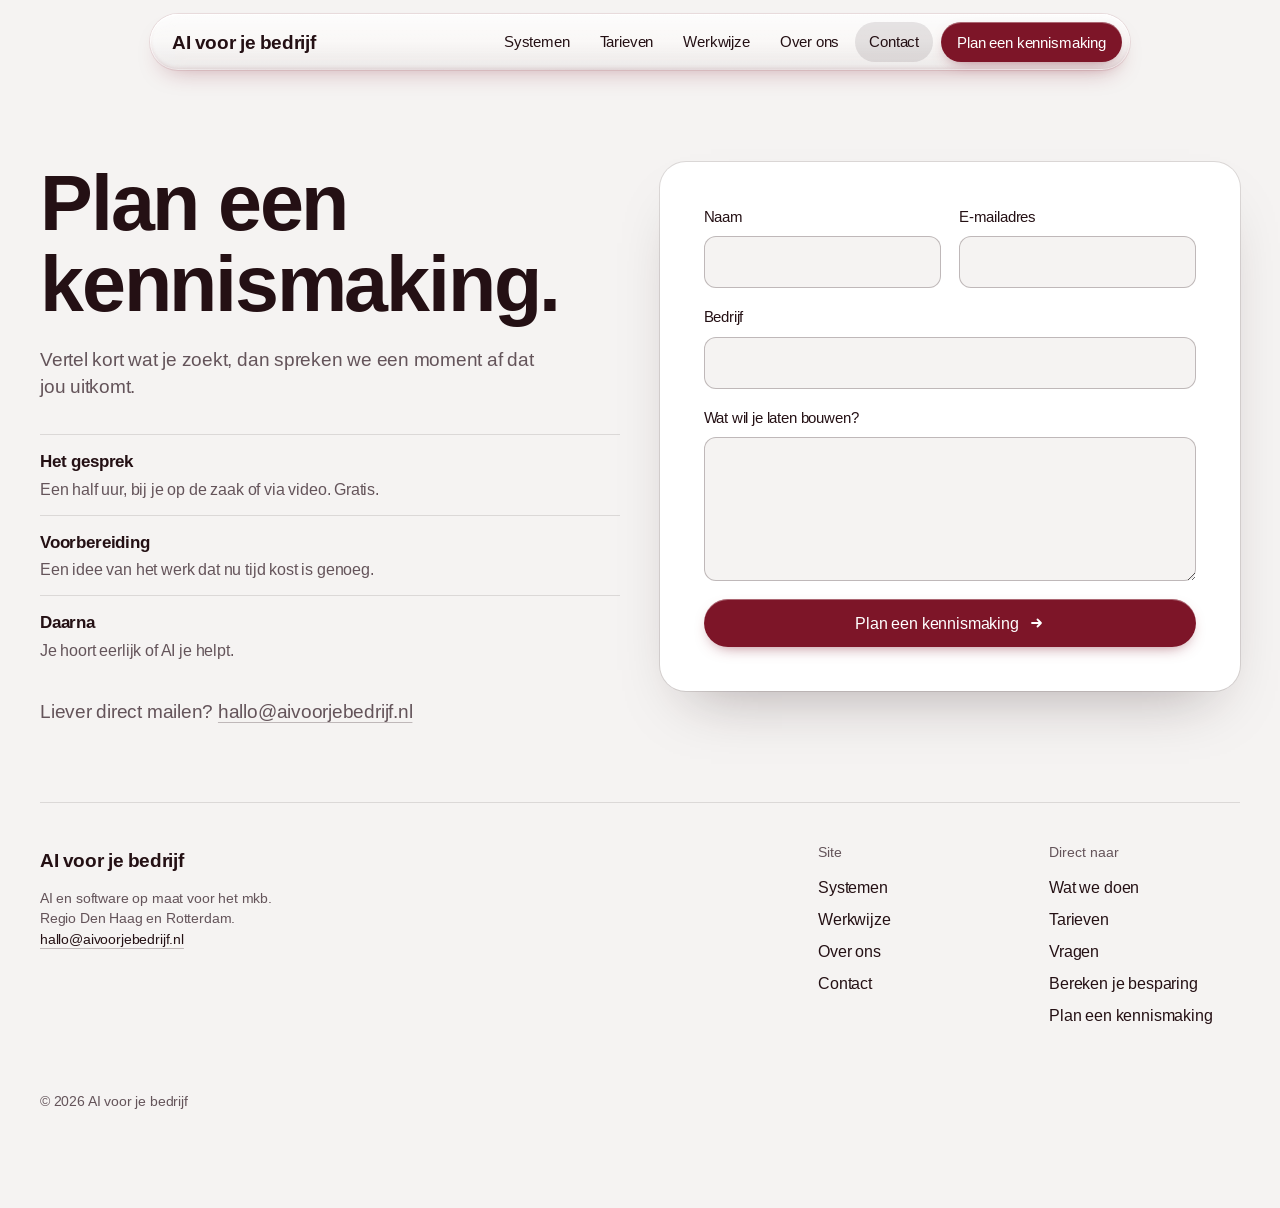
==== commit 062f629e: "Rustigere landingspagina met duidelijke uitleg Nieuwe kop en uitleg: bedrijfssystemen op maat voor h" ====
--- a/contact.html
+++ b/contact.html
@@ -59,7 +59,7 @@
 <footer class="wrap foot">
   <div class="foot__brand"><a class="nav__logo" href="index.html">AI voor je bedrijf</a><p class="small">AI en software op maat voor het mkb.<br>Regio Den Haag en Rotterdam.<br><a class="link" href="mailto:hallo@aivoorjebedrijf.nl">hallo@aivoorjebedrijf.nl</a></p></div>
   <div><h3>Site</h3><ul><li><a href="systemen.html">Systemen</a></li><li><a href="werkwijze.html">Werkwijze</a></li><li><a href="over-ons.html">Over ons</a></li><li><a href="contact.html">Contact</a></li></ul></div>
-  <div><h3>Direct naar</h3><ul><li><a href="index.html#maatwerk">Stel je systeem samen</a></li><li><a href="index.html#tarieven">Tarieven</a></li><li><a href="index.html#vragen">Vragen</a></li><li><a href="index.html#besparing">Bereken je besparing</a></li><li><a href="contact.html">Plan een kennismaking</a></li></ul></div>
+  <div><h3>Direct naar</h3><ul><li><a href="index.html#wat">Wat we doen</a></li><li><a href="index.html#tarieven">Tarieven</a></li><li><a href="index.html#vragen">Vragen</a></li><li><a href="index.html#besparing">Bereken je besparing</a></li><li><a href="contact.html">Plan een kennismaking</a></li></ul></div>
   <p class="legal">&copy; 2026 AI voor je bedrijf</p>
 </footer>
 </body>
--- a/css/site.css
+++ b/css/site.css
@@ -822,3 +822,40 @@
 .faq__item[open] summary::after { transform: rotate(45deg); }
 .faq__item p { padding: 0 0 20px; color: var(--muted); max-width: 60ch; }
 .foot .small a { color: var(--ink); }
+/* ===== calmer landing ===== */
+/* a quieter headline, and the row of systems stands still */
+.hero .display { font-size: clamp(44px, 6.6vw, 100px); line-height: 1.02; }
+.hero__copy { gap: 26px; }
+.wall--still { padding-bottom: 0; animation: none !important; }
+.wall--still .wall__row--a { animation: none !important; transform: translateX(-180px); }
+.wall--still .win { height: 300px; }
+.hero { padding-bottom: 64px; }
+
+/* what we do: three columns of plain text, numbered, no icons */
+.pillars { display: grid; grid-template-columns: repeat(3, minmax(0, 1fr)); gap: var(--gutter); }
+.pillars li { display: grid; gap: 14px; align-content: start; padding-top: 22px; border-top: 1px solid var(--line-strong); }
+.pillars__n { font-size: 14px; font-weight: 600; color: var(--accent-text); }
+.pillars h3 { font-size: clamp(22px, 2vw, 28px); line-height: 1.15; }
+.pillars p { color: var(--muted); font-size: 17px; line-height: 1.55; }
+.pillars .link { justify-self: start; margin-top: 4px; font-size: 16px; }
+
+/* "also possible" as plain text */
+.more ul li { padding: 12px 0; border-top: 1px solid var(--line); font-weight: 500; }
+
+/* closing: heading left, invitation right */
+.close { padding-block: clamp(80px, 9vw, 128px) clamp(56px, 6vw, 88px); }
+.close__plain { display: grid; grid-template-columns: minmax(0, 6fr) minmax(0, 5fr); gap: var(--gutter); align-items: end; }
+.close__plain h2 { font-size: clamp(40px, 5.6vw, 84px); line-height: 1.02; max-width: 12ch; }
+.close__side { display: grid; gap: 24px; }
+.close__side .btn--ghost { font-weight: 500; }
+
+@media (max-width: 1023px) {
+  .pillars, .close__plain { grid-template-columns: minmax(0, 1fr); }
+  .pillars { row-gap: 40px; }
+}
+@media (max-width: 639px) {
+  .wall--still .wall__row--a { transform: translateX(-60px); }
+  .wall--still .win { height: 250px; }
+  .hero .display { font-size: 46px; }
+  .close__side .hero__actions .btn { flex: 1 1 100%; }
+}
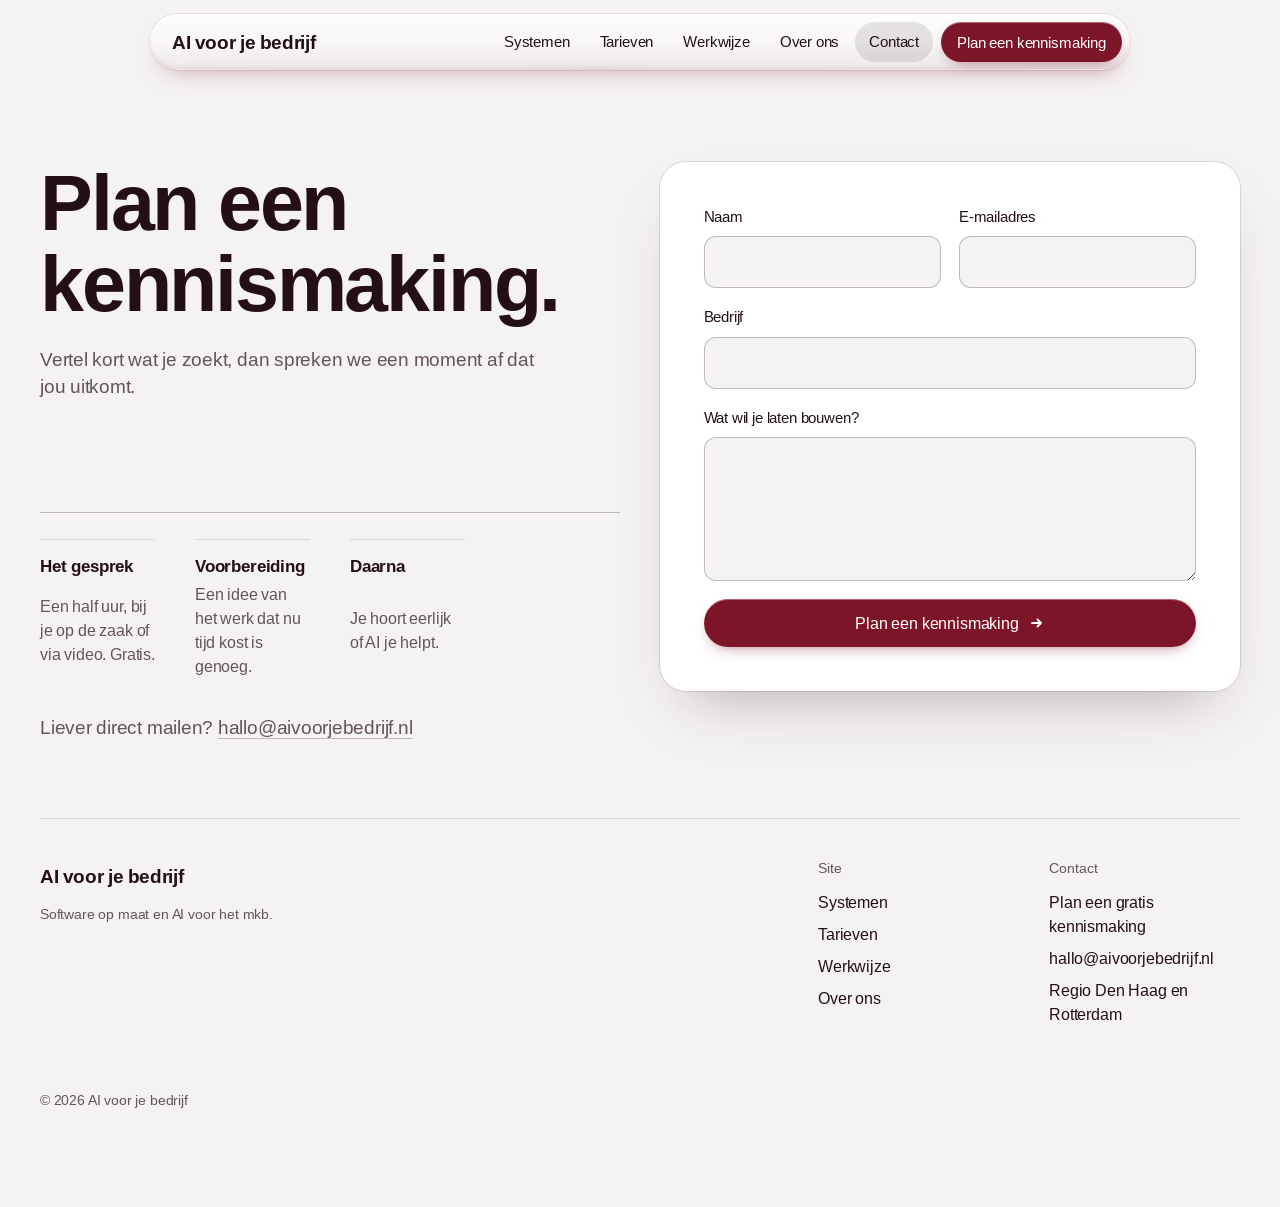
==== commit c524fa55: "Nieuwe landingspagina: pakkende hero, voorbeeld in drie stappen, rekentool en tarieven Co-Authored-B" ====
--- a/contact.html
+++ b/contact.html
@@ -9,7 +9,8 @@
 <meta property="og:title" content="Contact: plan een kennismaking | AI voor je bedrijf">
 <meta property="og:description" content="Plan een kennismaking van 30 minuten, online of bij jou op de zaak, en hoor welk systeem en welk werk het meeste oplevert.">
 <meta name="theme-color" content="#f5f3f2">
-<meta name="robots" content="noindex">
+<link rel="canonical" href="https://aivoorjebedrijf.nl/contact.html">
+<meta property="og:url" content="https://aivoorjebedrijf.nl/contact.html">
 <meta property="og:site_name" content="AI voor je bedrijf">
 <meta property="og:locale" content="nl_NL">
 <meta property="og:image" content="https://aivoorjebedrijf.nl/og.png">
@@ -57,9 +58,9 @@
 </main>
 
 <footer class="wrap foot">
-  <div class="foot__brand"><a class="nav__logo" href="index.html">AI voor je bedrijf</a><p class="small">AI en software op maat voor het mkb.<br>Regio Den Haag en Rotterdam.<br><a class="link" href="mailto:hallo@aivoorjebedrijf.nl">hallo@aivoorjebedrijf.nl</a></p></div>
-  <div><h3>Site</h3><ul><li><a href="systemen.html">Systemen</a></li><li><a href="werkwijze.html">Werkwijze</a></li><li><a href="over-ons.html">Over ons</a></li><li><a href="contact.html">Contact</a></li></ul></div>
-  <div><h3>Direct naar</h3><ul><li><a href="index.html#wat">Wat we doen</a></li><li><a href="index.html#tarieven">Tarieven</a></li><li><a href="index.html#vragen">Vragen</a></li><li><a href="index.html#besparing">Bereken je besparing</a></li><li><a href="contact.html">Plan een kennismaking</a></li></ul></div>
+  <div class="foot__brand"><a class="nav__logo" href="index.html">AI voor je bedrijf</a><p class="small">Software op maat en AI voor het mkb.</p></div>
+  <div><h3>Site</h3><ul><li><a href="systemen.html">Systemen</a></li><li><a href="index.html#tarieven">Tarieven</a></li><li><a href="werkwijze.html">Werkwijze</a></li><li><a href="over-ons.html">Over ons</a></li></ul></div>
+  <div><h3>Contact</h3><ul><li><a href="contact.html">Plan een gratis kennismaking</a></li><li><a href="mailto:hallo@aivoorjebedrijf.nl">hallo@aivoorjebedrijf.nl</a></li><li>Regio Den Haag en Rotterdam</li></ul></div>
   <p class="legal">&copy; 2026 AI voor je bedrijf</p>
 </footer>
 </body>
--- a/css/site.css
+++ b/css/site.css
@@ -859,3 +859,387 @@
   .hero .display { font-size: 46px; }
   .close__side .hero__actions .btn { flex: 1 1 100%; }
 }
+/* ===== professional landing ===== */
+/* hero: text and four facts, no screens */
+.hero--plain { padding-bottom: 0; }
+.hero--plain .display { font-size: clamp(40px, 5.2vw, 78px); line-height: 1.04; }
+.facts { display: grid; grid-template-columns: repeat(4, minmax(0, 1fr)); gap: var(--gutter); margin: clamp(56px, 7vw, 96px) 0 0; padding: 26px 0 0; border-top: 1px solid var(--line-strong); }
+.facts div { display: grid; gap: 6px; align-content: start; }
+.facts dt { font-size: 14px; color: var(--muted); }
+.facts dd { margin: 0; font-size: 18px; font-weight: 600; line-height: 1.3; }
+
+/* quieter section rhythm and headings on the home page */
+.sec--calm { padding-block: clamp(72px, 8vw, 120px); }
+.sec--calm h2 { font-size: clamp(32px, 3.6vw, 52px); line-height: 1.08; }
+.sec--line > .wrap { border-top: 1px solid var(--line-strong); padding-top: clamp(56px, 6vw, 88px); }
+.sec--line { padding-top: 0; }
+.pillars__list { display: grid; gap: 0; margin: 0; padding: 0; list-style: none; }
+.pillars__list li { display: block; padding: 10px 0; border-top: 1px solid var(--line); font-size: 16px; font-weight: 500; }
+
+/* now and later, as a plain table */
+.cmpt { display: grid; }
+.cmpt__row { display: grid; grid-template-columns: minmax(0, 3fr) minmax(0, 4fr) minmax(0, 5fr); gap: var(--gutter); padding: 22px 0; border-top: 1px solid var(--line); font-size: 17px; line-height: 1.5; }
+.cmpt__row--head { padding: 0 0 12px; border-top: 0; font-size: 14px; color: var(--muted); }
+.cmpt__row b { font-weight: 600; }
+.cmpt__row span:nth-child(2) { color: var(--muted); }
+
+/* two examples, same quiet surface */
+.bento--calm .cell { min-height: 0; }
+.askrow { display: flex; flex-wrap: wrap; align-items: center; justify-content: space-between; gap: 20px 40px; margin-top: 40px; padding-top: 28px; border-top: 1px solid var(--line-strong); }
+.askrow p { max-width: 62ch; font-size: 17px; line-height: 1.5; color: var(--muted); }
+.askrow p b { color: var(--ink); font-weight: 600; }
+
+@media (max-width: 1023px) {
+  .facts { grid-template-columns: repeat(2, minmax(0, 1fr)); row-gap: 28px; }
+}
+@media (max-width: 767px) {
+  .cmpt__row--head { display: none; }
+  .cmpt__row { grid-template-columns: minmax(0, 1fr); gap: 10px; }
+  .cmpt__row span::before { content: attr(data-l); display: block; font-size: 13px; color: var(--muted); margin-bottom: 2px; }
+  .cmpt__row span:nth-child(3) { color: var(--ink); }
+  .hero--plain .display { font-size: 40px; }
+}
+/* ===== stage hero ===== */
+.shero { padding: 8px 8px 0; }
+.bstage { position: relative; overflow: hidden; border-radius: 32px; color: #fff; background: linear-gradient(180deg, #7d1528 0%, #6a1021 62%, #560c1a 100%); padding: clamp(112px, 13vh, 150px) var(--gutter) 0; }
+.bstage__copy { display: grid; justify-items: center; text-align: center; gap: 24px; max-width: 980px; margin-inline: auto; }
+.bstage__kicker { margin: 0; font-size: 16px; font-weight: 500; color: rgb(255 255 255 / .78); }
+.bstage h1 { margin: 0; font: 600 clamp(44px, 7.4vw, 108px)/.98 var(--font-display); letter-spacing: -.04em; text-wrap: balance; }
+.bstage__lead { margin: 0; max-width: 60ch; font-size: clamp(18px, 1.5vw, 21px); line-height: 1.45; color: rgb(255 255 255 / .84); text-wrap: pretty; }
+.bstage__actions { display: flex; flex-wrap: wrap; justify-content: center; gap: 10px; margin-top: 6px; }
+.btn--light { background: #fff; color: #4a0a17; box-shadow: 0 10px 24px -12px rgb(0 0 0 / .5); }
+.btn--light:hover { background: #f6e9eb; }
+.btn--onaccent { color: #fff; box-shadow: inset 0 0 0 1px rgb(255 255 255 / .45); }
+.btn--onaccent:hover { background: rgb(255 255 255 / .12); }
+.bstage :focus-visible { outline-color: #fff; }
+
+.scene { position: relative; width: min(1180px, 100%); height: clamp(300px, 26vw, 348px); margin: clamp(44px, 5vw, 68px) auto 0; }
+.scene__main { position: absolute; left: 50%; top: 0; width: min(820px, 100%); translate: -50% 0; }
+.scene__main .win { box-shadow: 0 0 0 1px rgb(0 0 0 / .08), 0 40px 80px -30px rgb(20 0 6 / .7); border-bottom-left-radius: 0; border-bottom-right-radius: 0; min-height: 460px; }
+.float { position: absolute; z-index: 2; width: 286px; padding: 16px; border-radius: 22px; color: #2a1015; font-size: 14px; line-height: 1.4;
+  background: rgb(255 255 255 / .74); -webkit-backdrop-filter: blur(22px) saturate(1.7); backdrop-filter: blur(22px) saturate(1.7);
+  box-shadow: inset 0 0 0 1px rgb(255 255 255 / .55), inset 0 1px 0 0 rgb(255 255 255 / .95), inset 0 14px 18px -14px rgb(255 255 255 / .8), 0 30px 60px -24px rgb(20 0 6 / .65); }
+.float--chat { left: 0; top: 64px; display: grid; gap: 8px; justify-items: start; }
+.float--flow { right: 0; top: 28px; }
+.float__h { display: flex; justify-content: space-between; align-items: baseline; gap: 12px; width: 100%; margin: 0 0 6px; font-weight: 600; }
+.float__h em { font-style: normal; font-weight: 400; font-size: 12px; color: rgb(42 16 21 / .6); }
+.bub { margin: 0; padding: 8px 12px; border-radius: 14px 14px 14px 4px; background: #fff; max-width: 88%; box-shadow: 0 1px 2px rgb(60 10 20 / .08); }
+.bub--me { justify-self: end; border-radius: 14px 14px 4px 14px; background: #7d1528; color: #fff; box-shadow: none; }
+.float__ok { display: flex; align-items: center; gap: 8px; margin: 6px 0 0; font-size: 13px; font-weight: 500; color: #17603c; }
+.float__ok svg, .flow svg { flex: none; width: 18px; height: 18px; padding: 3px; border-radius: 50%; background: #1f7a4d; color: #fff; }
+.flow { list-style: none; margin: 0; padding: 0; display: grid; gap: 0; }
+.flow li { position: relative; display: flex; gap: 12px; align-items: flex-start; padding: 9px 0; }
+.flow li + li::before { content: ""; position: absolute; left: 8.5px; top: -11px; height: 20px; width: 1px; background: rgb(42 16 21 / .25); }
+.flow span { display: grid; color: rgb(42 16 21 / .66); font-size: 13px; }
+.flow b { color: #2a1015; font-size: 14px; font-weight: 600; }
+
+.shero .facts { margin-top: clamp(32px, 4vw, 56px); border-top: 0; padding-top: 0; }
+
+@media (prefers-reduced-motion: no-preference) {
+  .scene__main { animation: srise 1s var(--ease-out) both .1s; }
+  .float--chat { animation: srise 1s var(--ease-out) both .3s; }
+  .float--flow { animation: srise 1s var(--ease-out) both .45s; }
+  @keyframes srise { from { transform: translateY(44px); } }
+}
+
+/* services: three cards, each with one screen */
+.svcs { list-style: none; margin: 0; padding: 0; display: grid; grid-template-columns: repeat(3, minmax(0, 1fr)); gap: 20px; }
+.svc { display: grid; grid-template-rows: auto 1fr; background: var(--paper); border-radius: var(--r-lg); box-shadow: inset 0 0 0 1px var(--line); overflow: hidden; }
+.svc__shot { height: 236px; padding: 24px 24px 0; overflow: hidden; background: var(--surface); box-shadow: inset 0 -1px 0 var(--line); }
+.svc__shot .win { border-bottom-left-radius: 0; border-bottom-right-radius: 0; min-height: 260px; }
+.svc__text { display: grid; gap: 14px; align-content: start; padding: 26px 26px 30px; }
+.svc__text h3 { font-size: clamp(22px, 2vw, 27px); line-height: 1.15; }
+.svc__text p { color: var(--muted); font-size: 17px; line-height: 1.5; }
+.svc__text .link { justify-self: start; margin-top: 4px; font-size: 16px; }
+.more--top { border-top: 0; margin-top: 0; padding-top: 0; }
+.more--top ul li:nth-child(-n+4) { border-top-color: var(--line-strong); }
+
+@media (max-width: 1180px) {
+  .float--chat { left: -8px; top: 84px; }
+  .float--flow { right: -8px; }
+  .scene__main { width: min(720px, 100%); }
+}
+@media (max-width: 1023px) {
+  .svcs { grid-template-columns: minmax(0, 1fr); }
+  .svc { grid-template-columns: minmax(0, 5fr) minmax(0, 6fr); grid-template-rows: auto; }
+  .svc__shot { height: auto; min-height: 240px; box-shadow: inset -1px 0 0 var(--line); }
+}
+@media (max-width: 899px) {
+  .float--flow { display: none; }
+  .scene { height: 380px; }
+  .float--chat { left: auto; right: -4px; top: 130px; width: 260px; }
+}
+@media (max-width: 639px) {
+  .shero { padding: 6px 6px 0; }
+  .bstage { border-radius: 24px; padding-top: 104px; }
+  .bstage h1 { font-size: 44px; }
+  .bstage__actions { width: 100%; }
+  .bstage__actions .btn { flex: 1 1 100%; }
+  .scene { height: 340px; margin-top: 40px; }
+  .float--chat { width: 240px; top: 110px; right: -6px; font-size: 13px; }
+  .svc { grid-template-columns: minmax(0, 1fr); }
+  .svc__shot { height: 210px; min-height: 0; box-shadow: inset 0 -1px 0 var(--line); }
+}
+/* ===== jury round two ===== */
+/* hero */
+.bstage { padding-top: clamp(104px, 12vh, 136px); }
+.bstage h1 { font-size: clamp(36px, 6.6vw, 98px); line-height: 1; letter-spacing: -.032em; }
+.bstage__copy { gap: 22px; max-width: 1100px; }
+.bstage__lead { max-width: 34em; font-size: clamp(18px, 1.55vw, 22px); color: rgb(255 255 255 / .9); }
+.scene { width: min(1240px, 100%); height: clamp(300px, 31vw, 430px); margin-top: clamp(40px, 4.4vw, 60px); }
+.scene__main { width: min(1000px, 100%); }
+.float { background: #fff; -webkit-backdrop-filter: none; backdrop-filter: none; border-radius: 18px;
+  box-shadow: 0 0 0 1px rgb(40 0 10 / .08), 0 24px 48px -20px rgb(20 0 6 / .6), 0 4px 10px -4px rgb(20 0 6 / .25); }
+.bub { background: #f4eeee; box-shadow: none; }
+.float--chat { top: 110px; }
+.float--flow { top: 44px; }
+@media (min-width: 1024px) { .scene__main .win { zoom: 1.16; min-height: 420px; } }
+.nav.on-dark { box-shadow: inset 0 0 0 1px rgb(255 255 255 / .26), inset 0 1px 0 0 rgb(255 255 255 / .3), 0 14px 30px -16px rgb(0 0 0 / .6); }
+.nav.on-dark::after { background: linear-gradient(180deg, rgb(255 255 255 / .2), rgb(255 255 255 / .06)); }
+
+/* facts with dividers */
+.shero .facts { gap: 0; }
+.shero .facts div { padding: 4px var(--gutter) 4px 0; }
+.shero .facts div + div { padding-left: var(--gutter); border-left: 1px solid var(--line-strong); }
+
+/* service cards */
+.svc__shot { position: relative; height: 250px; }
+.svc__shot::after { content: ""; position: absolute; left: 0; right: 0; bottom: 0; height: 64px; background: linear-gradient(180deg, rgb(255 255 255 / 0), var(--surface)); pointer-events: none; }
+.svc__text { grid-template-rows: auto auto 1fr auto; }
+.svc__text .link { align-self: end; }
+
+/* bordeaux slab: calculator and closing */
+.bslab { margin: 0 8px; border-radius: 32px; background: linear-gradient(180deg, #7d1528 0%, #6a1021 62%, #560c1a 100%); color: #fff; padding: clamp(56px, 7vw, 104px) 0;
+  --navy: #560c1a; --navy-2: rgb(255 255 255 / .09); --on-navy: #fff; --on-navy-muted: rgb(255 255 255 / .8); --orange-on-navy: #fff; }
+.bslab .calc__out { box-shadow: inset 0 0 0 1px rgb(255 255 255 / .16); }
+.bslab .cmp__bar i { background: rgb(255 255 255 / .45); } .bslab .cmp__row--na i { background: #fff; }
+.bslab .calc__out .btn { background: #fff; color: #4a0a17; }
+.closeslab { padding: clamp(56px, 7vw, 104px) 0 clamp(40px, 5vw, 64px); }
+.bslab--close { display: grid; justify-items: center; text-align: center; gap: 22px; padding-inline: var(--gutter); }
+.bslab--close h2 { font: 600 clamp(36px, 5.4vw, 80px)/1.02 var(--font-display); letter-spacing: -.03em; max-width: 16ch; text-wrap: balance; }
+.assure { display: flex; flex-wrap: wrap; justify-content: center; gap: 8px 28px; margin: 0; padding: 0; list-style: none; font-weight: 500; }
+.assure li { display: flex; align-items: center; gap: 10px; }
+.assure li + li::before { content: ""; width: 4px; height: 4px; border-radius: 50%; background: rgb(255 255 255 / .6); margin-right: 18px; }
+
+/* what changes: four cards */
+.chg { display: grid; grid-template-columns: repeat(2, minmax(0, 1fr)); gap: 20px; }
+.chg__card { display: grid; gap: 16px; align-content: start; background: var(--paper); border-radius: var(--r-lg); box-shadow: inset 0 0 0 1px var(--line); padding: clamp(22px, 2.4vw, 32px); }
+.chg__card h3 { font-size: clamp(21px, 1.8vw, 25px); }
+.chg__card p { display: grid; grid-template-columns: 64px 22px minmax(0, 1fr); align-items: start; margin: 0; font-size: 17px; line-height: 1.5; }
+.chg__card p span { font-size: 14px; line-height: 1.8; color: var(--muted); }
+.chg__nu { color: var(--muted); grid-template-columns: 64px minmax(0, 1fr) !important; text-decoration: line-through; text-decoration-color: rgb(var(--ink-rgb) / .3); }
+.chg__nu span { text-decoration: none; display: inline-block; }
+.chg__st { padding-top: 16px; border-top: 1px solid var(--line); }
+.chg__st svg { width: 18px; height: 18px; margin-top: 4px; padding: 3px; border-radius: 50%; background: var(--accent); color: #fff; }
+.chg__st b { font-weight: 500; padding-left: 10px; }
+.custom { display: grid; grid-template-columns: minmax(0, 4fr) minmax(0, 8fr); gap: var(--gutter); align-items: start; margin-top: clamp(48px, 6vw, 80px); padding-top: clamp(32px, 4vw, 48px); border-top: 1px solid var(--line-strong); }
+.custom__text { display: grid; gap: 12px; justify-items: start; }
+.custom__text h3 { font-size: clamp(24px, 2.4vw, 34px); line-height: 1.1; }
+.custom__text p { color: var(--muted); max-width: 34ch; }
+.tags { display: flex; flex-wrap: wrap; gap: 8px; margin: 0; padding: 0; list-style: none; }
+.tags li { padding: 9px 16px; border-radius: 999px; background: var(--paper); box-shadow: inset 0 0 0 1px var(--line); font-size: 16px; font-weight: 500; }
+
+/* who we are */
+.who { display: grid; grid-template-columns: minmax(0, 5fr) minmax(0, 7fr); gap: var(--gutter); align-items: start; }
+.who__head { display: grid; gap: 18px; }
+.who__list { margin: 0; padding: 0; list-style: none; }
+.who__list li { display: grid; grid-template-columns: minmax(0, 5fr) minmax(0, 7fr); gap: var(--gutter); padding: 22px 0; border-top: 1px solid var(--line); }
+.who__list li:first-child { border-top: 0; padding-top: 6px; }
+.who__list b { font-weight: 600; font-size: 18px; }
+.who__list span { color: var(--muted); }
+
+/* prices */
+.steps--prices::before { display: none; } .steps--prices::after { transform: none; }
+.price__pre { flex: 0 0 100%; }
+.steps--prices .link { justify-self: start; margin-top: 6px; font-size: 16px; }
+.faq__side { align-self: start; align-content: start; }
+.faq__side .lead { font-size: 17px; max-width: 30ch; }
+#vragen .feat__grid { align-items: start; }
+
+@media (max-width: 1023px) {
+  .who, .custom { grid-template-columns: minmax(0, 1fr); }
+  .shero .facts div:nth-child(3) { border-left: 0; padding-left: 0; }
+}
+@media (max-width: 767px) {
+  .chg { grid-template-columns: minmax(0, 1fr); }
+  .who__list li { grid-template-columns: minmax(0, 1fr); gap: 6px; }
+  .assure li + li::before { display: none; }
+  .bslab { margin: 0 6px; border-radius: 24px; }
+}
+@media (max-width: 639px) {
+  .bstage h1 { font-size: 35px; }
+  .bstage__copy br { display: none; }
+  .float--chat { top: 120px; }
+  .chg__card p { grid-template-columns: 56px 22px minmax(0, 1fr); }
+  .chg__nu { grid-template-columns: 56px minmax(0, 1fr) !important; }
+  .bslab--close .bstage__actions .btn { flex: 1 1 100%; }
+}
+.float .bub--me { background: #7d1528; color: #fff; }
+.scene { height: clamp(300px, 29vw, 392px); }
+.chg__nu { text-decoration: none; }
+.chg__nu s { text-decoration-color: rgb(var(--ink-rgb) / .32); }
+.steps--prices::after { animation: none !important; transform: none !important; }
+#wie { padding-bottom: clamp(32px, 4vw, 56px); }
+#tarieven { padding-top: clamp(56px, 6vw, 88px); }
+#tarieven > .wrap { border-top: 1px solid var(--line-strong); padding-top: clamp(56px, 6vw, 88px); }
+/* ===== jury round three ===== */
+/* flat bordeaux, no gradient */
+.bstage, .bslab { background: #73132a; }
+.bstage { padding: clamp(112px, 14vh, 152px) var(--gutter) clamp(40px, 4.5vw, 64px); }
+
+/* hero: headline left, explanation right, then one story in three steps */
+.bhead { display: grid; grid-template-columns: minmax(0, 7fr) minmax(0, 4fr); gap: var(--gutter); align-items: end; width: min(var(--wrap), 100%); margin-inline: auto; }
+.bstage .bhead h1 { font-size: clamp(38px, 7.4vw, 112px); line-height: .98; letter-spacing: -.034em; text-wrap: nowrap; }
+.bhead__side { display: grid; gap: 20px; justify-items: start; padding-bottom: 10px; }
+.bhead__side .bstage__lead { font-size: clamp(18px, 1.4vw, 20px); }
+.bhead__side .bstage__actions { justify-content: flex-start; margin: 0; }
+.bhead__note { margin: 0; font-size: 14px; color: rgb(255 255 255 / .72); }
+.chain__cap { width: min(var(--wrap), 100%); margin: clamp(44px, 5vw, 72px) auto 16px; padding-top: 20px; border-top: 1px solid rgb(255 255 255 / .24); font-size: 15px; font-weight: 500; color: rgb(255 255 255 / .82); }
+.chain { list-style: none; margin: 0 auto; padding: 0; width: min(var(--wrap), 100%); display: grid; grid-template-columns: repeat(3, minmax(0, 1fr)); gap: 44px; }
+.chain__card { position: relative; display: grid; grid-template-rows: auto 1fr; gap: 16px; padding: 20px; border-radius: 20px; background: #fff; color: #2a1015; font-size: 15px; line-height: 1.4; box-shadow: 0 24px 48px -24px rgb(20 0 6 / .7); }
+.chain__card + .chain__card::before { content: ""; position: absolute; left: -44px; top: 50%; width: 44px; height: 1px; background: rgb(255 255 255 / .5); }
+.chain__card + .chain__card::after { content: ""; position: absolute; left: -12px; top: 50%; width: 8px; height: 8px; margin-top: -4px; border-top: 1px solid rgb(255 255 255 / .8); border-right: 1px solid rgb(255 255 255 / .8); rotate: 45deg; }
+.chain__h { display: flex; align-items: center; gap: 10px; margin: 0; font-weight: 600; font-size: 16px; }
+.chain__h b { flex: none; display: grid; place-items: center; width: 24px; height: 24px; border-radius: 50%; background: #73132a; color: #fff; font-size: 13px; font-weight: 600; }
+.chain__body { display: grid; gap: 10px; align-content: center; }
+.chain__body--chat { justify-items: start; align-content: start; }
+.chain .bub { font-size: 15px; max-width: 86%; background: #f4eeee; }
+.chain .bub--me { background: #73132a; color: #fff; }
+.slots { display: grid; gap: 6px; }
+.slots p { display: grid; grid-template-columns: 52px minmax(0, 1fr); align-items: center; margin: 0; padding: 9px 12px; border-radius: 10px; background: #f6f1f1; color: rgb(42 16 21 / .62); font-variant-numeric: tabular-nums; }
+.slots i { font-style: normal; }
+.slots p.on { background: #73132a; color: #fff; font-weight: 600; }
+.chain .flow b { font-size: 15px; } .chain .flow span { font-size: 14px; }
+.chain .float__ok { margin: 4px 0 0; font-size: 14px; }
+@media (prefers-reduced-motion: no-preference) {
+  .chain__card { animation: srise 1s var(--ease-out) both; }
+  .chain__card:nth-child(2) { animation-delay: .12s; } .chain__card:nth-child(3) { animation-delay: .24s; }
+}
+.shero .facts { margin-top: clamp(28px, 3vw, 44px); }
+#wat { padding-top: clamp(64px, 7vw, 104px); }
+
+/* service cards: larger, readable screens */
+.svc__shot { height: 300px; padding: 22px 22px 0; }
+.svc__shot::after { display: none; }
+.svc__shot .win { min-height: 300px; }
+.svc__text .pillars__list li { padding: 11px 0; }
+
+/* calculator details */
+.bslab .calc__out .small, .bslab .small { font-size: 14px; line-height: 1.5; color: rgb(255 255 255 / .84); }
+.bslab .cmp__bar { height: 14px; border-radius: 7px; } .bslab .cmp__bar i { border-radius: 7px; }
+
+/* who we are: tinted band */
+.tint { margin: clamp(56px, 7vw, 104px) 8px 0; padding: clamp(64px, 7vw, 104px) 0; border-radius: 32px; background: color-mix(in oklab, var(--accent) 9%, var(--bg)); }
+.tint .who__head { justify-items: start; }
+.tint .who__head h2 { font-size: clamp(36px, 4.6vw, 68px); line-height: 1.02; }
+.tint .who__head .btn { margin-top: 8px; }
+.tint .who__list li { border-top-color: rgb(var(--accent-rgb) / .22); }
+.tint .who__list li:first-child { border-top: 0; }
+
+/* comparison table on a white card */
+.cmpt--card { background: var(--paper); border-radius: var(--r-lg); box-shadow: inset 0 0 0 1px var(--line); padding: clamp(18px, 2.4vw, 32px) clamp(20px, 2.8vw, 40px); }
+.cmpt--card .cmpt__row--head { padding-bottom: 14px; }
+.cmpt--card .cmpt__row span:nth-child(3) { display: grid; grid-template-columns: 30px minmax(0, 1fr); color: var(--ink); }
+.cmpt--card .cmpt__row--head span:nth-child(3) { display: block; padding-left: 30px; color: var(--muted); }
+.cmpt--card svg { width: 18px; height: 18px; margin-top: 4px; padding: 3px; border-radius: 50%; background: var(--accent); color: #fff; }
+.cmpt--card em { font-style: normal; font-weight: 500; }
+.custom { border-top: 0; padding-top: 0; }
+.walltext { margin: 0; font-size: clamp(22px, 2.2vw, 30px); line-height: 1.4; font-weight: 600; letter-spacing: -.015em; }
+.walltext span:not(:last-child)::after { content: "\00a0\00b7 "; color: var(--accent); }
+
+/* prices in cells */
+.steps--prices { gap: 16px; }
+.steps--prices::after { display: none; }
+.steps--prices .step { padding: 72px 24px 26px; background: var(--paper); border-radius: var(--r-md); box-shadow: inset 0 0 0 1px var(--line); }
+.steps--prices .step__n { top: 24px; left: 24px; background: var(--accent); }
+.steps--prices .price b { font-size: clamp(40px, 4.2vw, 62px); }
+.extra { display: flex; flex-wrap: wrap; align-items: center; justify-content: space-between; gap: 20px 40px; margin-top: 16px; padding: 22px 24px; border-radius: var(--r-md); box-shadow: inset 0 0 0 1px var(--line); }
+.extra__list { display: flex; flex-wrap: wrap; align-items: baseline; gap: 8px 36px; }
+.extra__list p { margin: 0; display: flex; gap: 10px; align-items: baseline; }
+.extra__list span { color: var(--muted); }
+.tarief__note { margin-top: 18px; }
+
+/* closing: heading left, reasons right */
+.bslab--close { display: block; text-align: left; padding-inline: 0; }
+.closegrid { display: grid; grid-template-columns: minmax(0, 6fr) minmax(0, 5fr); gap: var(--gutter); align-items: end; }
+.closegrid h2 { font: 600 clamp(38px, 5.6vw, 84px)/1 var(--font-display); letter-spacing: -.032em; max-width: 12ch; text-wrap: balance; }
+.closegrid__side { display: grid; gap: 22px; justify-items: start; }
+.closegrid .assure { display: grid; gap: 10px; justify-content: start; }
+.closegrid .assure li + li::before { display: none; }
+.closegrid .assure svg { width: 18px; height: 18px; padding: 3px; border-radius: 50%; background: #fff; color: #73132a; }
+.closegrid .bstage__actions { justify-content: flex-start; align-items: center; gap: 12px 22px; margin: 4px 0 0; }
+.link--light { color: #fff; text-decoration-color: rgb(255 255 255 / .5); }
+
+@media (max-width: 1023px) {
+  .bhead, .closegrid { grid-template-columns: minmax(0, 1fr); align-items: start; }
+  .bstage .bhead h1 { text-wrap: balance; }
+  .chain { grid-template-columns: minmax(0, 1fr); gap: 28px; max-width: 560px; margin-inline: 0; }
+  .chain__card + .chain__card::before { left: 32px; top: -28px; width: 1px; height: 28px; }
+  .chain__card + .chain__card::after { display: none; }
+  .tint { margin-inline: 6px; border-radius: 24px; }
+}
+@media (max-width: 767px) {
+  .cmpt--card .cmpt__row span:nth-child(3) { grid-template-columns: minmax(0, 1fr); }
+  .cmpt--card .cmpt__row svg { display: none; }
+  .steps--prices .step { padding: 64px 20px 22px; }
+}
+@media (max-width: 639px) {
+  .bstage { padding-top: 104px; }
+  .bstage .bhead h1 { font-size: 38px; }
+  .bhead br { display: none; }
+  .bhead__side .bstage__actions { width: 100%; }
+  .svc__shot { height: 240px; }
+}
+.bhead { grid-template-columns: minmax(0, 1fr); gap: clamp(24px, 2.6vw, 36px); align-items: start; }
+.bstage .bhead h1 { font-size: clamp(38px, 8.2vw, 126px); line-height: .96; }
+.bhead__side { grid-template-columns: minmax(0, 6fr) minmax(0, 5fr); gap: var(--gutter); align-items: end; justify-items: stretch; padding-bottom: 0; }
+.bhead__side .bstage__lead { font-size: clamp(19px, 1.7vw, 24px); line-height: 1.38; max-width: 30em; color: #fff; }
+.bhead__cta { display: grid; gap: 12px; justify-items: end; }
+.bhead__cta .bstage__actions { justify-content: flex-end; }
+.chain__cap { margin-top: clamp(36px, 4vw, 56px); }
+.walltext span { white-space: nowrap; }
+.walltext span:not(:last-child)::after { content: " \00b7"; color: var(--accent); }
+@media (max-width: 1023px) {
+  .bhead__side { grid-template-columns: minmax(0, 1fr); }
+  .bhead__cta { justify-items: start; } .bhead__cta .bstage__actions { justify-content: flex-start; }
+}
+@media (max-width: 639px) { .bstage .bhead h1 { font-size: 38px; line-height: 1.02; } .walltext span { white-space: normal; } }
+.steps--prices::before, .steps--prices::after { display: none !important; }
+/* ===== polish ===== */
+.bstage { padding-top: clamp(104px, 12.5vh, 134px); }
+.bhead { gap: clamp(18px, 2vw, 28px); }
+.bhead__kicker { margin: 0 0 -4px; font-size: clamp(15px, 1.25vw, 18px); font-weight: 500; color: rgb(255 255 255 / .82); }
+.bstage .bhead h1 { font-size: clamp(38px, 7.5vw, 114px); }
+.bhead__side { align-items: start; }
+.bhead__cta { padding-top: 4px; }
+.chain__cap { margin-top: clamp(28px, 3.2vw, 44px); padding-top: 18px; }
+.svc__shot .row span { white-space: normal; overflow: visible; text-overflow: clip; }
+.who { align-items: center; }
+.closegrid { align-items: center; }
+#praktijk { padding-bottom: clamp(48px, 5vw, 72px); }
+.custom2 { margin-top: clamp(56px, 6vw, 88px); display: grid; gap: 28px; }
+.custom2__head { display: grid; grid-template-columns: minmax(0, 4fr) minmax(0, 8fr); gap: var(--gutter); align-items: baseline; }
+.custom2__head h3 { font-size: clamp(24px, 2.4vw, 34px); line-height: 1.1; }
+.custom2__head p { color: var(--muted); max-width: 56ch; }
+.groups { display: grid; grid-template-columns: repeat(4, minmax(0, 1fr)); gap: var(--gutter); }
+.groups h4 { margin: 0; padding-bottom: 12px; font-size: 14px; font-weight: 600; color: var(--accent-text); border-bottom: 1px solid var(--line-strong); }
+.groups ul { margin: 0; padding: 0; list-style: none; }
+.groups li { padding: 11px 0; border-bottom: 1px solid var(--line); font-weight: 500; }
+@media (max-width: 1023px) { .custom2__head { grid-template-columns: minmax(0, 1fr); gap: 10px; } .groups { grid-template-columns: repeat(2, minmax(0, 1fr)); row-gap: 28px; } }
+#vragen { padding-bottom: clamp(24px, 3vw, 40px); }
+/* ===== light hero ===== */
+.bstage--light { background: transparent; color: var(--ink); border-radius: 0; overflow: visible; padding: clamp(116px, 14vh, 148px) var(--gutter) 0; }
+.shero { padding: 0; }
+.bstage--light .bhead__kicker { color: var(--accent-text); font-weight: 600; }
+.bstage--light .bhead h1 span { color: var(--accent); }
+.bstage--light .bhead__side .bstage__lead { color: var(--ink); }
+.bstage--light .bhead__note { color: var(--muted); }
+.bstage--light :focus-visible { outline-color: var(--ink); }
+.hpanel { width: min(var(--wrap), 100%); margin: clamp(36px, 4vw, 56px) auto 0; padding: clamp(18px, 2.2vw, 28px) clamp(18px, 2.6vw, 36px) clamp(22px, 2.8vw, 40px); border-radius: 28px; background: #73132a; color: #fff; }
+.hpanel .chain__cap { width: auto; margin: 0 0 18px; padding-top: 0; border-top: 0; }
+.hpanel .chain { width: 100%; }
+.shero .facts { margin-top: clamp(36px, 4vw, 56px); }
+@media (max-width: 1023px) { .hpanel .chain { max-width: none; } }
+@media (max-width: 639px) { .bstage--light { padding-top: 100px; } .hpanel { border-radius: 22px; } }
+#wat .hpanel { margin-top: 20px; width: 100%; }
+.bstage--light { padding-bottom: 0; }
